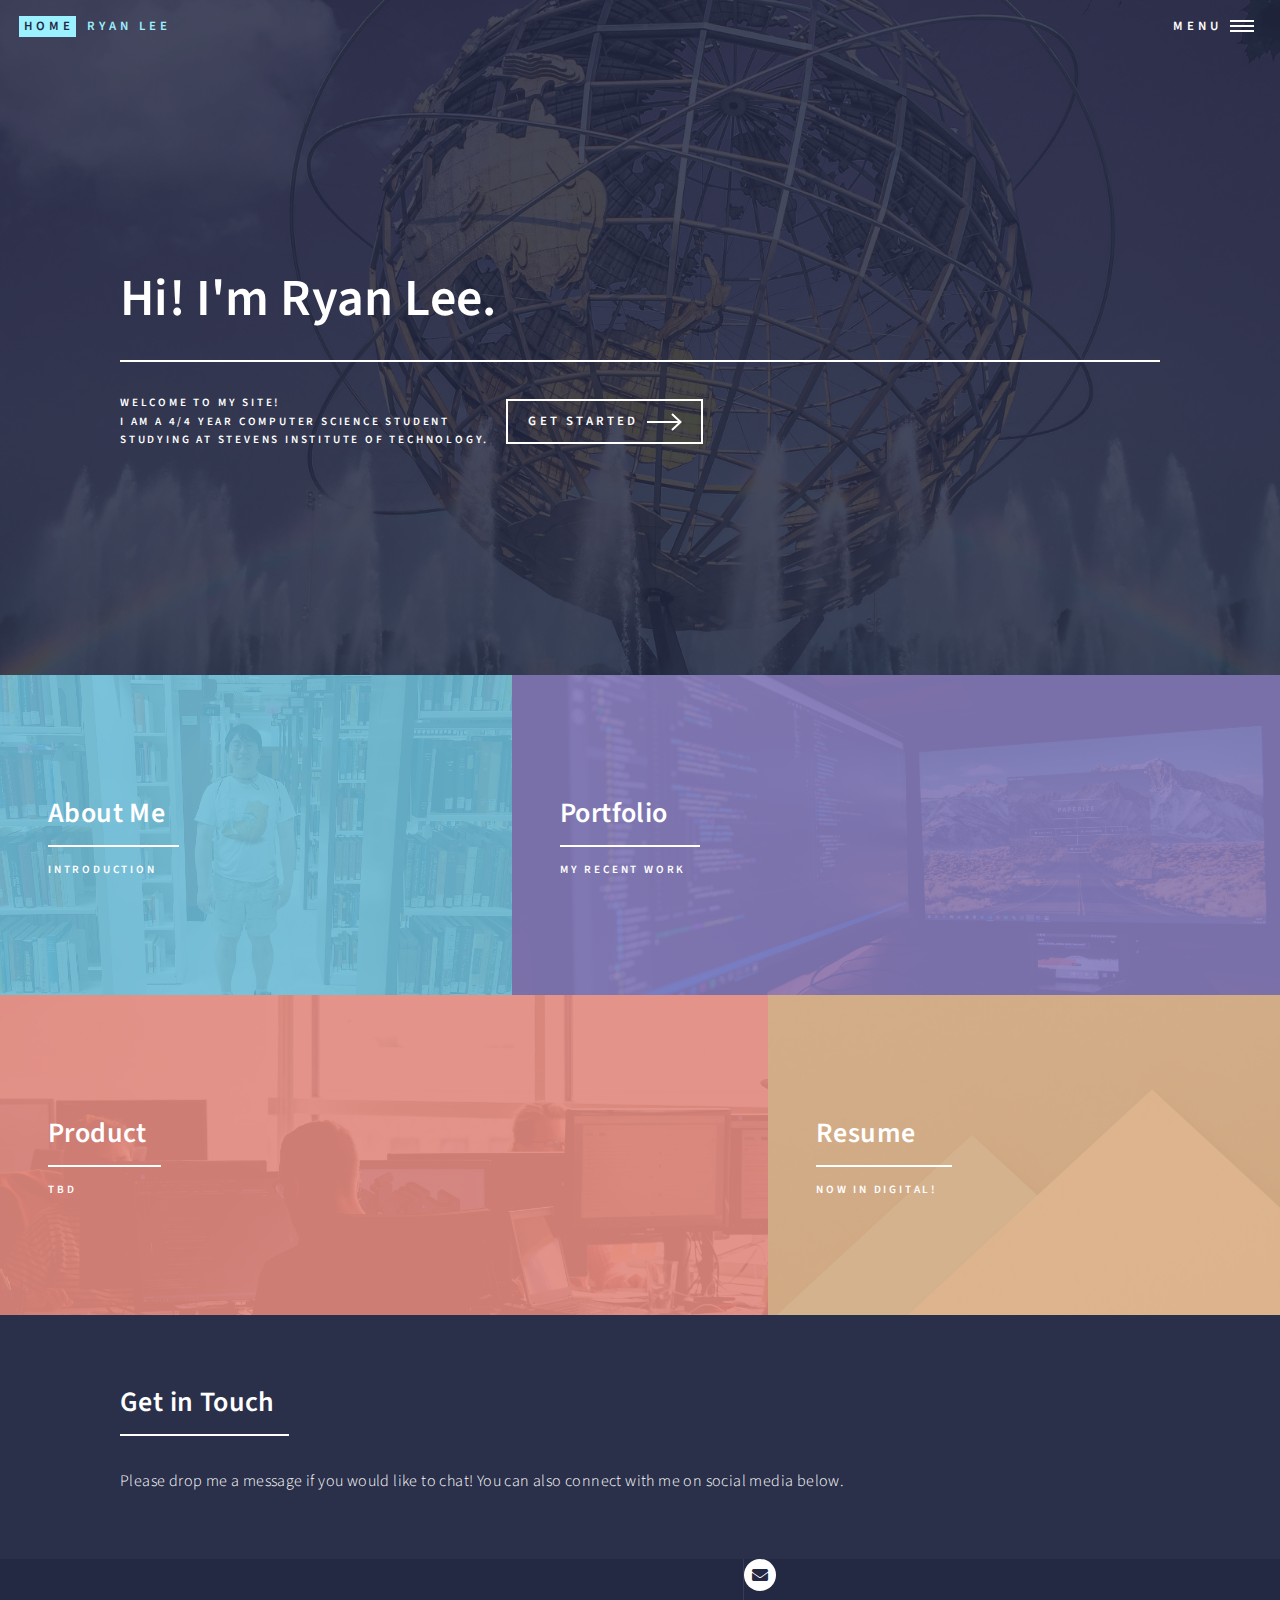
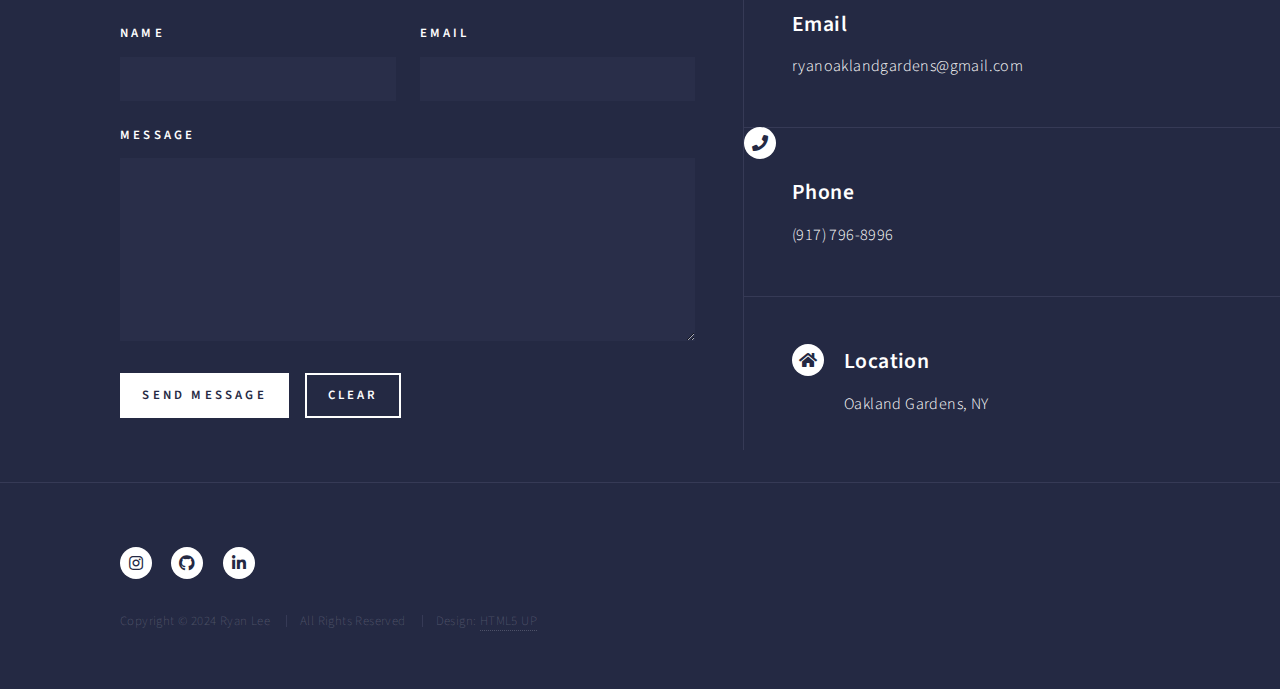
==== index.html @ 6f9d8a49 "Adding project files" ====
<!DOCTYPE html>
<!--
	Forty by HTML5 UP
	html5up.net | @ajlkn
	Free for personal and commercial use under the CCA 3.0 license (html5up.net/license)
-->
<html lang="en">

<head>
  <title>Home - Ryan Lee Portfolio Website</title>
  <meta charset="utf-8">
  <meta name="viewport" content="width=device-width, initial-scale=1, user-scalable=no">
  <link rel="stylesheet" href="assets/css/main.css">
  <noscript>
    <link rel="stylesheet" href="assets/css/noscript.css">
  </noscript>
</head>

<body class="is-preload">
  <!-- Wrapper -->
  <div id="wrapper">
    <!-- Header -->
    <header id="header" class="alt">
      <a href="/" class="logo"><strong>Home</strong> <span>Ryan Lee</span></a>
      <nav>
        <a href="#menu">Menu</a>
      </nav>
    </header>

    <!-- Menu -->
    <nav id="menu">
      <ul class="links">
        <li><a href="/">Home</a></li>
        <li><a href="about.html">About</a></li>
        <li><a href="portfolio.html">Portfolio</a></li>
        <li><a href="product.html">Product</a></li>
      </ul>
      <!-- <ul class="actions stacked">
							<li><a href="#" class="button primary fit">Get Started</a></li>
							<li><a href="#" class="button fit">Log In</a></li>
						</ul> -->
    </nav>

    <!-- Banner -->
    <section id="banner" class="major">
      <div class="inner">
        <header class="major">
          <h1>Hi! I'm Ryan Lee.</h1>
        </header>
        <div class="content">
          <p>
            Welcome to my site!<br>
            I am a 4/4 year computer science student<br>
            studying at Stevens Institute of Technology.<br>
          </p>
          <ul class="actions">
            <li>
              <a href="#one" class="button next scrolly">Get Started</a>
            </li>
          </ul>
        </div>
      </div>
    </section>

    <!-- Main -->
    <div id="main">
      <!-- One -->
      <section id="one" class="tiles">
        <article>
          <span class="image">
            <img src="images/pic01.jpg" alt="Ryan in a library">
          </span>
          <header class="major">
            <h3><a href="about.html" class="link">About Me</a></h3>
            <p>Introduction</p>
          </header>
        </article>
        <article>
          <span class="image">
            <img src="images/pic02.jpg" alt="Computer screen with coding work">
          </span>
          <header class="major">
            <h3><a href="portfolio.html" class="link">Portfolio</a></h3>
            <p>My Recent Work</p>
          </header>
        </article>
        <article>
          <span class="image">
            <img src="images/pic03.jpg" alt="People working in an office">
          </span>
          <header class="major">
            <h3><a href="product.html" class="link">Product</a></h3>
            <p>TBD</p>
          </header>
        </article>
        <article>
          <span class="image">
            <img src="images/pic04.jpg" alt="Office papers">
          </span>
          <header class="major">
            <h3>
              <a href="https://drive.google.com/drive/folders/1j5pTY76qOED7tI0Y2zBhXas00apVHmEx" class="link">Resume</a>
            </h3>
            <p>Now in digital!</p>
          </header>
        </article>
        <!-- <article>
									<span class="image">
										<img src="images/pic05.jpg" alt="">
									</span>
									<header class="major">
										<h3><a href="landing.html" class="link">Consequat</a></h3>
										<p>Ipsum dolor sit amet</p>
									</header>
								</article>
								<article>
									<span class="image">
										<img src="images/pic06.jpg" alt="">
									</span>
									<header class="major">
										<h3><a href="landing.html" class="link">Etiam</a></h3>
										<p>Feugiat amet tempus</p>
									</header>
								</article> -->
      </section>

      <!-- Two -->
      <section id="two">
        <div class="inner">
          <header class="major">
            <h2>Get in Touch</h2>
          </header>
          <p>
            Please drop me a message if you would like to chat! You can also
            connect with me on social media below.
          </p>
        </div>
      </section>
    </div>

    <!-- Contact -->
    <section id="contact">
      <div class="inner">
        <form action="https://formsubmit.co/b7f000260506e96ac8b4eff407ce720f" method="POST">
          <div class="fields">
            <div class="field half">
              <label for="name">Name</label>
              <input type="text" name="name" id="name" required>
            </div>
            <div class="field half">
              <label for="email">Email</label>
              <input type="text" name="email" id="email" required>
            </div>
            <div class="field">
              <label for="message">Message</label>
              <textarea name="message" id="message" rows="6" required></textarea>
            </div>
          </div>
          <ul class="actions">
            <li>
              <input type="submit" value="Send Message" class="primary">
            </li>
            <li><input type="reset" value="Clear"></li>
          </ul>
        </form>
        <section class="split">
          <div class="contact-method">
            <span class="icon solid alt fa-envelope"></span>
            <h3>Email</h3>
            <span>ryanoaklandgardens@gmail.com</span>
          </div>
          <div class="contact-method">
            <span class="icon solid alt fa-phone"></span>
            <h3>Phone</h3>
            <span>(917) 796-8996</span>
          </div>
          <section>
            <div class="contact-method">
              <span class="icon solid alt fa-home"></span>
              <h3>Location</h3>
              <span>Oakland Gardens, NY<br> </span>
            </div>
          </section>
        </section>
      </div>
    </section>

    <!-- Footer -->
    <footer id="footer">
      <div class="inner">
        <ul class="icons">
          <!-- <li><a href="#" class="icon brands alt fa-twitter"><span class="label">Twitter</span></a></li>
								<li><a href="#" class="icon brands alt fa-facebook-f"><span class="label">Facebook</span></a></li> -->
          <li>
            <a href="https://www.instagram.com/orcionsky" class="icon brands alt fa-instagram"><span
                class="label">Instagram</span></a>
          </li>
          <li>
            <a href="https://github.com/Ryantron" class="icon brands alt fa-github"><span
                class="label">GitHub</span></a>
          </li>
          <li>
            <a href="https://www.linkedin.com/in/ryanleecs/" class="icon brands alt fa-linkedin-in"><span
                class="label">LinkedIn</span></a>
          </li>
        </ul>
        <ul class="copyright">
          <li>Copyright &copy; 2024 Ryan Lee</li>
          <li>All Rights Reserved</li>
          <li>Design: <a href="https://html5up.net">HTML5 UP</a></li>
        </ul>
      </div>
    </footer>
  </div>

  <!-- Scripts -->
  <script src="assets/js/jquery.min.js"></script>
  <script src="assets/js/jquery.scrolly.min.js"></script>
  <script src="assets/js/jquery.scrollex.min.js"></script>
  <script src="assets/js/browser.min.js"></script>
  <script src="assets/js/breakpoints.min.js"></script>
  <script src="assets/js/util.js"></script>
  <script src="assets/js/main.js"></script>
</body>

</html>
---- assets/css/main.css ----
@import url(fontawesome-all.min.css);
@import url("https://fonts.googleapis.com/css?family=Source+Sans+Pro:300,300italic,600,600italic");

/*
	Forty by HTML5 UP
	html5up.net | @ajlkn
	Free for personal and commercial use under the CCA 3.0 license (html5up.net/license)
*/

html, body, div, span, applet, object,
iframe, h1, h2, h3, h4, h5, h6, p, blockquote,
pre, a, abbr, acronym, address, big, cite,
code, del, dfn, em, img, ins, kbd, q, s, samp,
small, strike, strong, sub, sup, tt, var, b,
u, i, center, dl, dt, dd, ol, ul, li, fieldset,
form, label, legend, table, caption, tbody,
tfoot, thead, tr, th, td, article, aside,
canvas, details, embed, figure, figcaption,
footer, header, hgroup, menu, nav, output, ruby,
section, summary, time, mark, audio, video {
	margin: 0;
	padding: 0;
	border: 0;
	font-size: 100%;
	font: inherit;
	vertical-align: baseline;}

article, aside, details, figcaption, figure,
footer, header, hgroup, menu, nav, section {
	display: block;}

body {
	line-height: 1;
}

ol, ul {
	list-style: none;
}

blockquote, q {
	quotes: none;
}

	blockquote:before, blockquote:after, q:before, q:after {
		content: '';
		content: none;
	}

table {
	border-collapse: collapse;
	border-spacing: 0;
}

body {
	-webkit-text-size-adjust: none;
}

mark {
	background-color: transparent;
	color: inherit;
}

input::-moz-focus-inner {
	border: 0;
	padding: 0;
}

input, select, textarea {
	-moz-appearance: none;
	-webkit-appearance: none;
	-ms-appearance: none;
	appearance: none;
}

/* Basic */

	@-ms-viewport {
		width: device-width;
	}

	body {
		-ms-overflow-style: scrollbar;
	}

	@media screen and (max-width: 480px) {

		html, body {
			min-width: 320px;
		}

	}

	html {
		box-sizing: border-box;
	}

	*, *:before, *:after {
		box-sizing: inherit;
	}

	body {
		background: #242943;
	}

		body.is-preload *, body.is-preload *:before, body.is-preload *:after {
			-moz-animation: none !important;
			-webkit-animation: none !important;
			-ms-animation: none !important;
			animation: none !important;
			-moz-transition: none !important;
			-webkit-transition: none !important;
			-ms-transition: none !important;
			transition: none !important;
		}

/* Type */

	body, input, select, textarea {
		color: #ffffff;
		font-family: "Source Sans Pro", Helvetica, sans-serif;
		font-size: 17pt;
		font-weight: 300;
		letter-spacing: 0.025em;
		line-height: 1.65;
	}

		@media screen and (max-width: 1680px) {

			body, input, select, textarea {
				font-size: 14pt;
			}

		}

		@media screen and (max-width: 1280px) {

			body, input, select, textarea {
				font-size: 12pt;
			}

		}

		@media screen and (max-width: 360px) {

			body, input, select, textarea {
				font-size: 11pt;
			}

		}

	a {
		-moz-transition: color 0.2s ease-in-out, border-bottom-color 0.2s ease-in-out;
		-webkit-transition: color 0.2s ease-in-out, border-bottom-color 0.2s ease-in-out;
		-ms-transition: color 0.2s ease-in-out, border-bottom-color 0.2s ease-in-out;
		transition: color 0.2s ease-in-out, border-bottom-color 0.2s ease-in-out;
		border-bottom: dotted 1px;
		color: inherit;
		text-decoration: none;
	}

		a:hover {
			border-bottom-color: transparent;
			color: #9bf1ff !important;
		}

		a:active {
			color: #53e3fb !important;
		}

	strong, b {
		color: #ffffff;
		font-weight: 600;
	}

	em, i {
		font-style: italic;
	}

	p {
		margin: 0 0 2em 0;
	}

	h1, h2, h3, h4, h5, h6 {
		color: #ffffff;
		font-weight: 600;
		line-height: 1.65;
		margin: 0 0 1em 0;
	}

		h1 a, h2 a, h3 a, h4 a, h5 a, h6 a {
			color: inherit;
			border-bottom: 0;
		}

	h1 {
		font-size: 2.5em;
	}

	h2 {
		font-size: 1.75em;
	}

	h3 {
		font-size: 1.35em;
	}

	h4 {
		font-size: 1.1em;
	}

	h5 {
		font-size: 0.9em;
	}

	h6 {
		font-size: 0.7em;
	}

	@media screen and (max-width: 736px) {

		h1 {
			font-size: 2em;
		}

		h2 {
			font-size: 1.5em;
		}

		h3 {
			font-size: 1.25em;
		}

	}

	sub {
		font-size: 0.8em;
		position: relative;
		top: 0.5em;
	}

	sup {
		font-size: 0.8em;
		position: relative;
		top: -0.5em;
	}

	blockquote {
		border-left: solid 4px rgba(212, 212, 255, 0.1);
		font-style: italic;
		margin: 0 0 2em 0;
		padding: 0.5em 0 0.5em 2em;
	}

	code {
		background: rgba(212, 212, 255, 0.035);
		font-family: "Courier New", monospace;
		font-size: 0.9em;
		margin: 0 0.25em;
		padding: 0.25em 0.65em;
	}

	pre {
		-webkit-overflow-scrolling: touch;
		font-family: "Courier New", monospace;
		font-size: 0.9em;
		margin: 0 0 2em 0;
	}

		pre code {
			display: block;
			line-height: 1.75;
			padding: 1em 1.5em;
			overflow-x: auto;
		}

	hr {
		border: 0;
		border-bottom: solid 1px rgba(212, 212, 255, 0.1);
		margin: 2em 0;
	}

		hr.major {
			margin: 3em 0;
		}

	.align-left {
		text-align: left;
	}

	.align-center {
		text-align: center;
	}

	.align-right {
		text-align: right;
	}

/* Row */

	.row {
		display: flex;
		flex-wrap: wrap;
		box-sizing: border-box;
		align-items: stretch;
	}

		.row > * {
			box-sizing: border-box;
		}

		.row.gtr-uniform > * > :last-child {
			margin-bottom: 0;
		}

		.row.aln-left {
			justify-content: flex-start;
		}

		.row.aln-center {
			justify-content: center;
		}

		.row.aln-right {
			justify-content: flex-end;
		}

		.row.aln-top {
			align-items: flex-start;
		}

		.row.aln-middle {
			align-items: center;
		}

		.row.aln-bottom {
			align-items: flex-end;
		}

		.row > .imp {
			order: -1;
		}

		.row > .col-1 {
			width: 8.33333%;
		}

		.row > .off-1 {
			margin-left: 8.33333%;
		}

		.row > .col-2 {
			width: 16.66667%;
		}

		.row > .off-2 {
			margin-left: 16.66667%;
		}

		.row > .col-3 {
			width: 25%;
		}

		.row > .off-3 {
			margin-left: 25%;
		}

		.row > .col-4 {
			width: 33.33333%;
		}

		.row > .off-4 {
			margin-left: 33.33333%;
		}

		.row > .col-5 {
			width: 41.66667%;
		}

		.row > .off-5 {
			margin-left: 41.66667%;
		}

		.row > .col-6 {
			width: 50%;
		}

		.row > .off-6 {
			margin-left: 50%;
		}

		.row > .col-7 {
			width: 58.33333%;
		}

		.row > .off-7 {
			margin-left: 58.33333%;
		}

		.row > .col-8 {
			width: 66.66667%;
		}

		.row > .off-8 {
			margin-left: 66.66667%;
		}

		.row > .col-9 {
			width: 75%;
		}

		.row > .off-9 {
			margin-left: 75%;
		}

		.row > .col-10 {
			width: 83.33333%;
		}

		.row > .off-10 {
			margin-left: 83.33333%;
		}

		.row > .col-11 {
			width: 91.66667%;
		}

		.row > .off-11 {
			margin-left: 91.66667%;
		}

		.row > .col-12 {
			width: 100%;
		}

		.row > .off-12 {
			margin-left: 100%;
		}

		.row.gtr-0 {
			margin-top: 0;
			margin-left: 0em;
		}

			.row.gtr-0 > * {
				padding: 0 0 0 0em;
			}

			.row.gtr-0.gtr-uniform {
				margin-top: 0em;
			}

				.row.gtr-0.gtr-uniform > * {
					padding-top: 0em;
				}

		.row.gtr-25 {
			margin-top: 0;
			margin-left: -0.5em;
		}

			.row.gtr-25 > * {
				padding: 0 0 0 0.5em;
			}

			.row.gtr-25.gtr-uniform {
				margin-top: -0.5em;
			}

				.row.gtr-25.gtr-uniform > * {
					padding-top: 0.5em;
				}

		.row.gtr-50 {
			margin-top: 0;
			margin-left: -1em;
		}

			.row.gtr-50 > * {
				padding: 0 0 0 1em;
			}

			.row.gtr-50.gtr-uniform {
				margin-top: -1em;
			}

				.row.gtr-50.gtr-uniform > * {
					padding-top: 1em;
				}

		.row {
			margin-top: 0;
			margin-left: -2em;
		}

			.row > * {
				padding: 0 0 0 2em;
			}

			.row.gtr-uniform {
				margin-top: -2em;
			}

				.row.gtr-uniform > * {
					padding-top: 2em;
				}

		.row.gtr-150 {
			margin-top: 0;
			margin-left: -3em;
		}

			.row.gtr-150 > * {
				padding: 0 0 0 3em;
			}

			.row.gtr-150.gtr-uniform {
				margin-top: -3em;
			}

				.row.gtr-150.gtr-uniform > * {
					padding-top: 3em;
				}

		.row.gtr-200 {
			margin-top: 0;
			margin-left: -4em;
		}

			.row.gtr-200 > * {
				padding: 0 0 0 4em;
			}

			.row.gtr-200.gtr-uniform {
				margin-top: -4em;
			}

				.row.gtr-200.gtr-uniform > * {
					padding-top: 4em;
				}

		@media screen and (max-width: 1680px) {

			.row {
				display: flex;
				flex-wrap: wrap;
				box-sizing: border-box;
				align-items: stretch;
			}

				.row > * {
					box-sizing: border-box;
				}

				.row.gtr-uniform > * > :last-child {
					margin-bottom: 0;
				}

				.row.aln-left {
					justify-content: flex-start;
				}

				.row.aln-center {
					justify-content: center;
				}

				.row.aln-right {
					justify-content: flex-end;
				}

				.row.aln-top {
					align-items: flex-start;
				}

				.row.aln-middle {
					align-items: center;
				}

				.row.aln-bottom {
					align-items: flex-end;
				}

				.row > .imp-xlarge {
					order: -1;
				}

				.row > .col-1-xlarge {
					width: 8.33333%;
				}

				.row > .off-1-xlarge {
					margin-left: 8.33333%;
				}

				.row > .col-2-xlarge {
					width: 16.66667%;
				}

				.row > .off-2-xlarge {
					margin-left: 16.66667%;
				}

				.row > .col-3-xlarge {
					width: 25%;
				}

				.row > .off-3-xlarge {
					margin-left: 25%;
				}

				.row > .col-4-xlarge {
					width: 33.33333%;
				}

				.row > .off-4-xlarge {
					margin-left: 33.33333%;
				}

				.row > .col-5-xlarge {
					width: 41.66667%;
				}

				.row > .off-5-xlarge {
					margin-left: 41.66667%;
				}

				.row > .col-6-xlarge {
					width: 50%;
				}

				.row > .off-6-xlarge {
					margin-left: 50%;
				}

				.row > .col-7-xlarge {
					width: 58.33333%;
				}

				.row > .off-7-xlarge {
					margin-left: 58.33333%;
				}

				.row > .col-8-xlarge {
					width: 66.66667%;
				}

				.row > .off-8-xlarge {
					margin-left: 66.66667%;
				}

				.row > .col-9-xlarge {
					width: 75%;
				}

				.row > .off-9-xlarge {
					margin-left: 75%;
				}

				.row > .col-10-xlarge {
					width: 83.33333%;
				}

				.row > .off-10-xlarge {
					margin-left: 83.33333%;
				}

				.row > .col-11-xlarge {
					width: 91.66667%;
				}

				.row > .off-11-xlarge {
					margin-left: 91.66667%;
				}

				.row > .col-12-xlarge {
					width: 100%;
				}

				.row > .off-12-xlarge {
					margin-left: 100%;
				}

				.row.gtr-0 {
					margin-top: 0;
					margin-left: 0em;
				}

					.row.gtr-0 > * {
						padding: 0 0 0 0em;
					}

					.row.gtr-0.gtr-uniform {
						margin-top: 0em;
					}

						.row.gtr-0.gtr-uniform > * {
							padding-top: 0em;
						}

				.row.gtr-25 {
					margin-top: 0;
					margin-left: -0.5em;
				}

					.row.gtr-25 > * {
						padding: 0 0 0 0.5em;
					}

					.row.gtr-25.gtr-uniform {
						margin-top: -0.5em;
					}

						.row.gtr-25.gtr-uniform > * {
							padding-top: 0.5em;
						}

				.row.gtr-50 {
					margin-top: 0;
					margin-left: -1em;
				}

					.row.gtr-50 > * {
						padding: 0 0 0 1em;
					}

					.row.gtr-50.gtr-uniform {
						margin-top: -1em;
					}

						.row.gtr-50.gtr-uniform > * {
							padding-top: 1em;
						}

				.row {
					margin-top: 0;
					margin-left: -2em;
				}

					.row > * {
						padding: 0 0 0 2em;
					}

					.row.gtr-uniform {
						margin-top: -2em;
					}

						.row.gtr-uniform > * {
							padding-top: 2em;
						}

				.row.gtr-150 {
					margin-top: 0;
					margin-left: -3em;
				}

					.row.gtr-150 > * {
						padding: 0 0 0 3em;
					}

					.row.gtr-150.gtr-uniform {
						margin-top: -3em;
					}

						.row.gtr-150.gtr-uniform > * {
							padding-top: 3em;
						}

				.row.gtr-200 {
					margin-top: 0;
					margin-left: -4em;
				}

					.row.gtr-200 > * {
						padding: 0 0 0 4em;
					}

					.row.gtr-200.gtr-uniform {
						margin-top: -4em;
					}

						.row.gtr-200.gtr-uniform > * {
							padding-top: 4em;
						}

		}

		@media screen and (max-width: 1280px) {

			.row {
				display: flex;
				flex-wrap: wrap;
				box-sizing: border-box;
				align-items: stretch;
			}

				.row > * {
					box-sizing: border-box;
				}

				.row.gtr-uniform > * > :last-child {
					margin-bottom: 0;
				}

				.row.aln-left {
					justify-content: flex-start;
				}

				.row.aln-center {
					justify-content: center;
				}

				.row.aln-right {
					justify-content: flex-end;
				}

				.row.aln-top {
					align-items: flex-start;
				}

				.row.aln-middle {
					align-items: center;
				}

				.row.aln-bottom {
					align-items: flex-end;
				}

				.row > .imp-large {
					order: -1;
				}

				.row > .col-1-large {
					width: 8.33333%;
				}

				.row > .off-1-large {
					margin-left: 8.33333%;
				}

				.row > .col-2-large {
					width: 16.66667%;
				}

				.row > .off-2-large {
					margin-left: 16.66667%;
				}

				.row > .col-3-large {
					width: 25%;
				}

				.row > .off-3-large {
					margin-left: 25%;
				}

				.row > .col-4-large {
					width: 33.33333%;
				}

				.row > .off-4-large {
					margin-left: 33.33333%;
				}

				.row > .col-5-large {
					width: 41.66667%;
				}

				.row > .off-5-large {
					margin-left: 41.66667%;
				}

				.row > .col-6-large {
					width: 50%;
				}

				.row > .off-6-large {
					margin-left: 50%;
				}

				.row > .col-7-large {
					width: 58.33333%;
				}

				.row > .off-7-large {
					margin-left: 58.33333%;
				}

				.row > .col-8-large {
					width: 66.66667%;
				}

				.row > .off-8-large {
					margin-left: 66.66667%;
				}

				.row > .col-9-large {
					width: 75%;
				}

				.row > .off-9-large {
					margin-left: 75%;
				}

				.row > .col-10-large {
					width: 83.33333%;
				}

				.row > .off-10-large {
					margin-left: 83.33333%;
				}

				.row > .col-11-large {
					width: 91.66667%;
				}

				.row > .off-11-large {
					margin-left: 91.66667%;
				}

				.row > .col-12-large {
					width: 100%;
				}

				.row > .off-12-large {
					margin-left: 100%;
				}

				.row.gtr-0 {
					margin-top: 0;
					margin-left: 0em;
				}

					.row.gtr-0 > * {
						padding: 0 0 0 0em;
					}

					.row.gtr-0.gtr-uniform {
						margin-top: 0em;
					}

						.row.gtr-0.gtr-uniform > * {
							padding-top: 0em;
						}

				.row.gtr-25 {
					margin-top: 0;
					margin-left: -0.375em;
				}

					.row.gtr-25 > * {
						padding: 0 0 0 0.375em;
					}

					.row.gtr-25.gtr-uniform {
						margin-top: -0.375em;
					}

						.row.gtr-25.gtr-uniform > * {
							padding-top: 0.375em;
						}

				.row.gtr-50 {
					margin-top: 0;
					margin-left: -0.75em;
				}

					.row.gtr-50 > * {
						padding: 0 0 0 0.75em;
					}

					.row.gtr-50.gtr-uniform {
						margin-top: -0.75em;
					}

						.row.gtr-50.gtr-uniform > * {
							padding-top: 0.75em;
						}

				.row {
					margin-top: 0;
					margin-left: -1.5em;
				}

					.row > * {
						padding: 0 0 0 1.5em;
					}

					.row.gtr-uniform {
						margin-top: -1.5em;
					}

						.row.gtr-uniform > * {
							padding-top: 1.5em;
						}

				.row.gtr-150 {
					margin-top: 0;
					margin-left: -2.25em;
				}

					.row.gtr-150 > * {
						padding: 0 0 0 2.25em;
					}

					.row.gtr-150.gtr-uniform {
						margin-top: -2.25em;
					}

						.row.gtr-150.gtr-uniform > * {
							padding-top: 2.25em;
						}

				.row.gtr-200 {
					margin-top: 0;
					margin-left: -3em;
				}

					.row.gtr-200 > * {
						padding: 0 0 0 3em;
					}

					.row.gtr-200.gtr-uniform {
						margin-top: -3em;
					}

						.row.gtr-200.gtr-uniform > * {
							padding-top: 3em;
						}

		}

		@media screen and (max-width: 980px) {

			.row {
				display: flex;
				flex-wrap: wrap;
				box-sizing: border-box;
				align-items: stretch;
			}

				.row > * {
					box-sizing: border-box;
				}

				.row.gtr-uniform > * > :last-child {
					margin-bottom: 0;
				}

				.row.aln-left {
					justify-content: flex-start;
				}

				.row.aln-center {
					justify-content: center;
				}

				.row.aln-right {
					justify-content: flex-end;
				}

				.row.aln-top {
					align-items: flex-start;
				}

				.row.aln-middle {
					align-items: center;
				}

				.row.aln-bottom {
					align-items: flex-end;
				}

				.row > .imp-medium {
					order: -1;
				}

				.row > .col-1-medium {
					width: 8.33333%;
				}

				.row > .off-1-medium {
					margin-left: 8.33333%;
				}

				.row > .col-2-medium {
					width: 16.66667%;
				}

				.row > .off-2-medium {
					margin-left: 16.66667%;
				}

				.row > .col-3-medium {
					width: 25%;
				}

				.row > .off-3-medium {
					margin-left: 25%;
				}

				.row > .col-4-medium {
					width: 33.33333%;
				}

				.row > .off-4-medium {
					margin-left: 33.33333%;
				}

				.row > .col-5-medium {
					width: 41.66667%;
				}

				.row > .off-5-medium {
					margin-left: 41.66667%;
				}

				.row > .col-6-medium {
					width: 50%;
				}

				.row > .off-6-medium {
					margin-left: 50%;
				}

				.row > .col-7-medium {
					width: 58.33333%;
				}

				.row > .off-7-medium {
					margin-left: 58.33333%;
				}

				.row > .col-8-medium {
					width: 66.66667%;
				}

				.row > .off-8-medium {
					margin-left: 66.66667%;
				}

				.row > .col-9-medium {
					width: 75%;
				}

				.row > .off-9-medium {
					margin-left: 75%;
				}

				.row > .col-10-medium {
					width: 83.33333%;
				}

				.row > .off-10-medium {
					margin-left: 83.33333%;
				}

				.row > .col-11-medium {
					width: 91.66667%;
				}

				.row > .off-11-medium {
					margin-left: 91.66667%;
				}

				.row > .col-12-medium {
					width: 100%;
				}

				.row > .off-12-medium {
					margin-left: 100%;
				}

				.row.gtr-0 {
					margin-top: 0;
					margin-left: 0em;
				}

					.row.gtr-0 > * {
						padding: 0 0 0 0em;
					}

					.row.gtr-0.gtr-uniform {
						margin-top: 0em;
					}

						.row.gtr-0.gtr-uniform > * {
							padding-top: 0em;
						}

				.row.gtr-25 {
					margin-top: 0;
					margin-left: -0.375em;
				}

					.row.gtr-25 > * {
						padding: 0 0 0 0.375em;
					}

					.row.gtr-25.gtr-uniform {
						margin-top: -0.375em;
					}

						.row.gtr-25.gtr-uniform > * {
							padding-top: 0.375em;
						}

				.row.gtr-50 {
					margin-top: 0;
					margin-left: -0.75em;
				}

					.row.gtr-50 > * {
						padding: 0 0 0 0.75em;
					}

					.row.gtr-50.gtr-uniform {
						margin-top: -0.75em;
					}

						.row.gtr-50.gtr-uniform > * {
							padding-top: 0.75em;
						}

				.row {
					margin-top: 0;
					margin-left: -1.5em;
				}

					.row > * {
						padding: 0 0 0 1.5em;
					}

					.row.gtr-uniform {
						margin-top: -1.5em;
					}

						.row.gtr-uniform > * {
							padding-top: 1.5em;
						}

				.row.gtr-150 {
					margin-top: 0;
					margin-left: -2.25em;
				}

					.row.gtr-150 > * {
						padding: 0 0 0 2.25em;
					}

					.row.gtr-150.gtr-uniform {
						margin-top: -2.25em;
					}

						.row.gtr-150.gtr-uniform > * {
							padding-top: 2.25em;
						}

				.row.gtr-200 {
					margin-top: 0;
					margin-left: -3em;
				}

					.row.gtr-200 > * {
						padding: 0 0 0 3em;
					}

					.row.gtr-200.gtr-uniform {
						margin-top: -3em;
					}

						.row.gtr-200.gtr-uniform > * {
							padding-top: 3em;
						}

		}

		@media screen and (max-width: 736px) {

			.row {
				display: flex;
				flex-wrap: wrap;
				box-sizing: border-box;
				align-items: stretch;
			}

				.row > * {
					box-sizing: border-box;
				}

				.row.gtr-uniform > * > :last-child {
					margin-bottom: 0;
				}

				.row.aln-left {
					justify-content: flex-start;
				}

				.row.aln-center {
					justify-content: center;
				}

				.row.aln-right {
					justify-content: flex-end;
				}

				.row.aln-top {
					align-items: flex-start;
				}

				.row.aln-middle {
					align-items: center;
				}

				.row.aln-bottom {
					align-items: flex-end;
				}

				.row > .imp-small {
					order: -1;
				}

				.row > .col-1-small {
					width: 8.33333%;
				}

				.row > .off-1-small {
					margin-left: 8.33333%;
				}

				.row > .col-2-small {
					width: 16.66667%;
				}

				.row > .off-2-small {
					margin-left: 16.66667%;
				}

				.row > .col-3-small {
					width: 25%;
				}

				.row > .off-3-small {
					margin-left: 25%;
				}

				.row > .col-4-small {
					width: 33.33333%;
				}

				.row > .off-4-small {
					margin-left: 33.33333%;
				}

				.row > .col-5-small {
					width: 41.66667%;
				}

				.row > .off-5-small {
					margin-left: 41.66667%;
				}

				.row > .col-6-small {
					width: 50%;
				}

				.row > .off-6-small {
					margin-left: 50%;
				}

				.row > .col-7-small {
					width: 58.33333%;
				}

				.row > .off-7-small {
					margin-left: 58.33333%;
				}

				.row > .col-8-small {
					width: 66.66667%;
				}

				.row > .off-8-small {
					margin-left: 66.66667%;
				}

				.row > .col-9-small {
					width: 75%;
				}

				.row > .off-9-small {
					margin-left: 75%;
				}

				.row > .col-10-small {
					width: 83.33333%;
				}

				.row > .off-10-small {
					margin-left: 83.33333%;
				}

				.row > .col-11-small {
					width: 91.66667%;
				}

				.row > .off-11-small {
					margin-left: 91.66667%;
				}

				.row > .col-12-small {
					width: 100%;
				}

				.row > .off-12-small {
					margin-left: 100%;
				}

				.row.gtr-0 {
					margin-top: 0;
					margin-left: 0em;
				}

					.row.gtr-0 > * {
						padding: 0 0 0 0em;
					}

					.row.gtr-0.gtr-uniform {
						margin-top: 0em;
					}

						.row.gtr-0.gtr-uniform > * {
							padding-top: 0em;
						}

				.row.gtr-25 {
					margin-top: 0;
					margin-left: -0.3125em;
				}

					.row.gtr-25 > * {
						padding: 0 0 0 0.3125em;
					}

					.row.gtr-25.gtr-uniform {
						margin-top: -0.3125em;
					}

						.row.gtr-25.gtr-uniform > * {
							padding-top: 0.3125em;
						}

				.row.gtr-50 {
					margin-top: 0;
					margin-left: -0.625em;
				}

					.row.gtr-50 > * {
						padding: 0 0 0 0.625em;
					}

					.row.gtr-50.gtr-uniform {
						margin-top: -0.625em;
					}

						.row.gtr-50.gtr-uniform > * {
							padding-top: 0.625em;
						}

				.row {
					margin-top: 0;
					margin-left: -1.25em;
				}

					.row > * {
						padding: 0 0 0 1.25em;
					}

					.row.gtr-uniform {
						margin-top: -1.25em;
					}

						.row.gtr-uniform > * {
							padding-top: 1.25em;
						}

				.row.gtr-150 {
					margin-top: 0;
					margin-left: -1.875em;
				}

					.row.gtr-150 > * {
						padding: 0 0 0 1.875em;
					}

					.row.gtr-150.gtr-uniform {
						margin-top: -1.875em;
					}

						.row.gtr-150.gtr-uniform > * {
							padding-top: 1.875em;
						}

				.row.gtr-200 {
					margin-top: 0;
					margin-left: -2.5em;
				}

					.row.gtr-200 > * {
						padding: 0 0 0 2.5em;
					}

					.row.gtr-200.gtr-uniform {
						margin-top: -2.5em;
					}

						.row.gtr-200.gtr-uniform > * {
							padding-top: 2.5em;
						}

		}

		@media screen and (max-width: 480px) {

			.row {
				display: flex;
				flex-wrap: wrap;
				box-sizing: border-box;
				align-items: stretch;
			}

				.row > * {
					box-sizing: border-box;
				}

				.row.gtr-uniform > * > :last-child {
					margin-bottom: 0;
				}

				.row.aln-left {
					justify-content: flex-start;
				}

				.row.aln-center {
					justify-content: center;
				}

				.row.aln-right {
					justify-content: flex-end;
				}

				.row.aln-top {
					align-items: flex-start;
				}

				.row.aln-middle {
					align-items: center;
				}

				.row.aln-bottom {
					align-items: flex-end;
				}

				.row > .imp-xsmall {
					order: -1;
				}

				.row > .col-1-xsmall {
					width: 8.33333%;
				}

				.row > .off-1-xsmall {
					margin-left: 8.33333%;
				}

				.row > .col-2-xsmall {
					width: 16.66667%;
				}

				.row > .off-2-xsmall {
					margin-left: 16.66667%;
				}

				.row > .col-3-xsmall {
					width: 25%;
				}

				.row > .off-3-xsmall {
					margin-left: 25%;
				}

				.row > .col-4-xsmall {
					width: 33.33333%;
				}

				.row > .off-4-xsmall {
					margin-left: 33.33333%;
				}

				.row > .col-5-xsmall {
					width: 41.66667%;
				}

				.row > .off-5-xsmall {
					margin-left: 41.66667%;
				}

				.row > .col-6-xsmall {
					width: 50%;
				}

				.row > .off-6-xsmall {
					margin-left: 50%;
				}

				.row > .col-7-xsmall {
					width: 58.33333%;
				}

				.row > .off-7-xsmall {
					margin-left: 58.33333%;
				}

				.row > .col-8-xsmall {
					width: 66.66667%;
				}

				.row > .off-8-xsmall {
					margin-left: 66.66667%;
				}

				.row > .col-9-xsmall {
					width: 75%;
				}

				.row > .off-9-xsmall {
					margin-left: 75%;
				}

				.row > .col-10-xsmall {
					width: 83.33333%;
				}

				.row > .off-10-xsmall {
					margin-left: 83.33333%;
				}

				.row > .col-11-xsmall {
					width: 91.66667%;
				}

				.row > .off-11-xsmall {
					margin-left: 91.66667%;
				}

				.row > .col-12-xsmall {
					width: 100%;
				}

				.row > .off-12-xsmall {
					margin-left: 100%;
				}

				.row.gtr-0 {
					margin-top: 0;
					margin-left: 0em;
				}

					.row.gtr-0 > * {
						padding: 0 0 0 0em;
					}

					.row.gtr-0.gtr-uniform {
						margin-top: 0em;
					}

						.row.gtr-0.gtr-uniform > * {
							padding-top: 0em;
						}

				.row.gtr-25 {
					margin-top: 0;
					margin-left: -0.3125em;
				}

					.row.gtr-25 > * {
						padding: 0 0 0 0.3125em;
					}

					.row.gtr-25.gtr-uniform {
						margin-top: -0.3125em;
					}

						.row.gtr-25.gtr-uniform > * {
							padding-top: 0.3125em;
						}

				.row.gtr-50 {
					margin-top: 0;
					margin-left: -0.625em;
				}

					.row.gtr-50 > * {
						padding: 0 0 0 0.625em;
					}

					.row.gtr-50.gtr-uniform {
						margin-top: -0.625em;
					}

						.row.gtr-50.gtr-uniform > * {
							padding-top: 0.625em;
						}

				.row {
					margin-top: 0;
					margin-left: -1.25em;
				}

					.row > * {
						padding: 0 0 0 1.25em;
					}

					.row.gtr-uniform {
						margin-top: -1.25em;
					}

						.row.gtr-uniform > * {
							padding-top: 1.25em;
						}

				.row.gtr-150 {
					margin-top: 0;
					margin-left: -1.875em;
				}

					.row.gtr-150 > * {
						padding: 0 0 0 1.875em;
					}

					.row.gtr-150.gtr-uniform {
						margin-top: -1.875em;
					}

						.row.gtr-150.gtr-uniform > * {
							padding-top: 1.875em;
						}

				.row.gtr-200 {
					margin-top: 0;
					margin-left: -2.5em;
				}

					.row.gtr-200 > * {
						padding: 0 0 0 2.5em;
					}

					.row.gtr-200.gtr-uniform {
						margin-top: -2.5em;
					}

						.row.gtr-200.gtr-uniform > * {
							padding-top: 2.5em;
						}

		}

/* Section/Article */

	section.special, article.special {
		text-align: center;
	}

	header.major {
		width: -moz-max-content;
		width: -webkit-max-content;
		width: -ms-max-content;
		width: max-content;
		margin-bottom: 2em;
	}

		header.major > :first-child {
			margin-bottom: 0;
			width: calc(100% + 0.5em);
		}

			header.major > :first-child:after {
				content: '';
				background-color: #ffffff;
				display: block;
				height: 2px;
				margin: 0.325em 0 0.5em 0;
				width: 100%;
			}

		header.major > p {
			font-size: 0.7em;
			font-weight: 600;
			letter-spacing: 0.25em;
			margin-bottom: 0;
			text-transform: uppercase;
		}

		body.is-ie header.major > :first-child:after {
			max-width: 9em;
		}

		body.is-ie header.major > h1:after {
			max-width: 100% !important;
		}

	@media screen and (max-width: 736px) {

		header.major > p br {
			display: none;
		}

	}

/* Form */

	form {
		margin: 0 0 2em 0;
	}

		form > :last-child {
			margin-bottom: 0;
		}

		form > .fields {
			display: -moz-flex;
			display: -webkit-flex;
			display: -ms-flex;
			display: flex;
			-moz-flex-wrap: wrap;
			-webkit-flex-wrap: wrap;
			-ms-flex-wrap: wrap;
			flex-wrap: wrap;
			width: calc(100% + 3em);
			margin: -1.5em 0 2em -1.5em;
		}

			form > .fields > .field {
				-moz-flex-grow: 0;
				-webkit-flex-grow: 0;
				-ms-flex-grow: 0;
				flex-grow: 0;
				-moz-flex-shrink: 0;
				-webkit-flex-shrink: 0;
				-ms-flex-shrink: 0;
				flex-shrink: 0;
				padding: 1.5em 0 0 1.5em;
				width: calc(100% - 1.5em);
			}

				form > .fields > .field.half {
					width: calc(50% - 0.75em);
				}

				form > .fields > .field.third {
					width: calc(100%/3 - 0.5em);
				}

				form > .fields > .field.quarter {
					width: calc(25% - 0.375em);
				}

		@media screen and (max-width: 480px) {

			form > .fields {
				width: calc(100% + 3em);
				margin: -1.5em 0 2em -1.5em;
			}

				form > .fields > .field {
					padding: 1.5em 0 0 1.5em;
					width: calc(100% - 1.5em);
				}

					form > .fields > .field.half {
						width: calc(100% - 1.5em);
					}

					form > .fields > .field.third {
						width: calc(100% - 1.5em);
					}

					form > .fields > .field.quarter {
						width: calc(100% - 1.5em);
					}

		}

	label {
		color: #ffffff;
		display: block;
		font-size: 0.8em;
		font-weight: 600;
		letter-spacing: 0.25em;
		margin: 0 0 1em 0;
		text-transform: uppercase;
	}

	input[type="text"],
	input[type="password"],
	input[type="email"],
	input[type="tel"],
	input[type="search"],
	input[type="url"],
	select,
	textarea {
		-moz-appearance: none;
		-webkit-appearance: none;
		-ms-appearance: none;
		appearance: none;
		background: rgba(212, 212, 255, 0.035);
		border: none;
		border-radius: 0;
		color: inherit;
		display: block;
		outline: 0;
		padding: 0 1em;
		text-decoration: none;
		width: 100%;
	}

		input[type="text"]:invalid,
		input[type="password"]:invalid,
		input[type="email"]:invalid,
		input[type="tel"]:invalid,
		input[type="search"]:invalid,
		input[type="url"]:invalid,
		select:invalid,
		textarea:invalid {
			box-shadow: none;
		}

		input[type="text"]:focus,
		input[type="password"]:focus,
		input[type="email"]:focus,
		input[type="tel"]:focus,
		input[type="search"]:focus,
		input[type="url"]:focus,
		select:focus,
		textarea:focus {
			border-color: #9bf1ff;
			box-shadow: 0 0 0 2px #9bf1ff;
		}

	select {
		background-image: url("data:image/svg+xml;charset=utf8,%3Csvg xmlns='http://www.w3.org/2000/svg' width='40' height='40' preserveAspectRatio='none' viewBox='0 0 40 40'%3E%3Cpath d='M9.4,12.3l10.4,10.4l10.4-10.4c0.2-0.2,0.5-0.4,0.9-0.4c0.3,0,0.6,0.1,0.9,0.4l3.3,3.3c0.2,0.2,0.4,0.5,0.4,0.9 c0,0.4-0.1,0.6-0.4,0.9L20.7,31.9c-0.2,0.2-0.5,0.4-0.9,0.4c-0.3,0-0.6-0.1-0.9-0.4L4.3,17.3c-0.2-0.2-0.4-0.5-0.4-0.9 c0-0.4,0.1-0.6,0.4-0.9l3.3-3.3c0.2-0.2,0.5-0.4,0.9-0.4S9.1,12.1,9.4,12.3z' fill='rgba(212, 212, 255, 0.1)' /%3E%3C/svg%3E");
		background-size: 1.25rem;
		background-repeat: no-repeat;
		background-position: calc(100% - 1rem) center;
		height: 2.75em;
		padding-right: 2.75em;
		text-overflow: ellipsis;
	}

		select option {
			color: #ffffff;
			background: #242943;
		}

		select:focus::-ms-value {
			background-color: transparent;
		}

		select::-ms-expand {
			display: none;
		}

	input[type="text"],
	input[type="password"],
	input[type="email"],
	input[type="tel"],
	input[type="search"],
	input[type="url"],
	select {
		height: 2.75em;
	}

	textarea {
		padding: 0.75em 1em;
	}

	input[type="checkbox"],
	input[type="radio"] {
		-moz-appearance: none;
		-webkit-appearance: none;
		-ms-appearance: none;
		appearance: none;
		display: block;
		float: left;
		margin-right: -2em;
		opacity: 0;
		width: 1em;
		z-index: -1;
	}

		input[type="checkbox"] + label,
		input[type="radio"] + label {
			text-decoration: none;
			color: #ffffff;
			cursor: pointer;
			display: inline-block;
			font-weight: 300;
			padding-left: 2.65em;
			padding-right: 0.75em;
			position: relative;
		}

			input[type="checkbox"] + label:before,
			input[type="radio"] + label:before {
				-moz-osx-font-smoothing: grayscale;
				-webkit-font-smoothing: antialiased;
				display: inline-block;
				font-style: normal;
				font-variant: normal;
				text-rendering: auto;
				line-height: 1;
				text-transform: none !important;
				font-family: 'Font Awesome 5 Free';
				font-weight: 900;
			}

			input[type="checkbox"] + label:before,
			input[type="radio"] + label:before {
				background: rgba(212, 212, 255, 0.035);
				content: '';
				display: inline-block;
				font-size: 0.8em;
				height: 2.0625em;
				left: 0;
				letter-spacing: 0;
				line-height: 2.0625em;
				position: absolute;
				text-align: center;
				top: 0;
				width: 2.0625em;
			}

		input[type="checkbox"]:checked + label:before,
		input[type="radio"]:checked + label:before {
			background: #ffffff;
			border-color: #9bf1ff;
			content: '\f00c';
			color: #242943;
		}

		input[type="checkbox"]:focus + label:before,
		input[type="radio"]:focus + label:before {
			box-shadow: 0 0 0 2px #9bf1ff;
		}

	input[type="radio"] + label:before {
		border-radius: 100%;
	}

	::-webkit-input-placeholder {
		color: rgba(244, 244, 255, 0.2) !important;
		opacity: 1.0;
	}

	:-moz-placeholder {
		color: rgba(244, 244, 255, 0.2) !important;
		opacity: 1.0;
	}

	::-moz-placeholder {
		color: rgba(244, 244, 255, 0.2) !important;
		opacity: 1.0;
	}

	:-ms-input-placeholder {
		color: rgba(244, 244, 255, 0.2) !important;
		opacity: 1.0;
	}

/* Box */

	.box {
		border: solid 1px rgba(212, 212, 255, 0.1);
		margin-bottom: 2em;
		padding: 1.5em;
	}

		.box > :last-child,
		.box > :last-child > :last-child,
		.box > :last-child > :last-child > :last-child {
			margin-bottom: 0;
		}

		.box.alt {
			border: 0;
			border-radius: 0;
			padding: 0;
		}

/* Icon */

	.icon {
		text-decoration: none;
		border-bottom: none;
		position: relative;
	}

		.icon:before {
			-moz-osx-font-smoothing: grayscale;
			-webkit-font-smoothing: antialiased;
			display: inline-block;
			font-style: normal;
			font-variant: normal;
			text-rendering: auto;
			line-height: 1;
			text-transform: none !important;
			font-family: 'Font Awesome 5 Free';
			font-weight: 400;
		}

		.icon > .label {
			display: none;
		}

		.icon:before {
			line-height: inherit;
		}

		.icon.solid:before {
			font-weight: 900;
		}

		.icon.brands:before {
			font-family: 'Font Awesome 5 Brands';
		}

		.icon.alt:before {
			background-color: #ffffff;
			border-radius: 100%;
			color: #242943;
			display: inline-block;
			height: 2em;
			line-height: 2em;
			text-align: center;
			width: 2em;
		}

	a.icon.alt:before {
		-moz-transition: background-color 0.2s ease-in-out;
		-webkit-transition: background-color 0.2s ease-in-out;
		-ms-transition: background-color 0.2s ease-in-out;
		transition: background-color 0.2s ease-in-out;
	}

	a.icon.alt:hover:before {
		background-color: #6fc3df;
	}

	a.icon.alt:active:before {
		background-color: #37a6cb;
	}

/* Image */

	.image {
		border: 0;
		display: inline-block;
		position: relative;
	}

		.image img {
			display: block;
		}

		.image.left, .image.right {
			max-width: 30%;
		}

			.image.left img, .image.right img {
				width: 100%;
			}

		.image.left {
			float: left;
			margin: 0 1.5em 1.25em 0;
			top: 0.25em;
		}

		.image.right {
			float: right;
			margin: 0 0 1.25em 1.5em;
			top: 0.25em;
		}

		.image.fit {
			display: block;
			margin: 0 0 2em 0;
			width: 100%;
		}

			.image.fit img {
				width: 100%;
			}

		.image.main {
			display: block;
			margin: 2.5em 0;
			width: 100%;
		}

			.image.main img {
				width: 100%;
			}

			@media screen and (max-width: 736px) {

				.image.main {
					margin: 1.5em 0;
				}

			}

/* List */

	ol {
		list-style: decimal;
		margin: 0 0 2em 0;
		padding-left: 1.25em;
	}

		ol li {
			padding-left: 0.25em;
		}

	ul {
		list-style: disc;
		margin: 0 0 2em 0;
		padding-left: 1em;
	}

		ul li {
			padding-left: 0.5em;
		}

		ul.alt {
			list-style: none;
			padding-left: 0;
		}

			ul.alt li {
				border-top: solid 1px rgba(212, 212, 255, 0.1);
				padding: 0.5em 0;
			}

				ul.alt li:first-child {
					border-top: 0;
					padding-top: 0;
				}

	dl {
		margin: 0 0 2em 0;
	}

		dl dt {
			display: block;
			font-weight: 600;
			margin: 0 0 1em 0;
		}

		dl dd {
			margin-left: 2em;
		}

/* Actions */

	ul.actions {
		display: -moz-flex;
		display: -webkit-flex;
		display: -ms-flex;
		display: flex;
		cursor: default;
		list-style: none;
		margin-left: -1em;
		padding-left: 0;
	}

		ul.actions li {
			padding: 0 0 0 1em;
			vertical-align: middle;
		}

		ul.actions.special {
			-moz-justify-content: center;
			-webkit-justify-content: center;
			-ms-justify-content: center;
			justify-content: center;
			width: 100%;
			margin-left: 0;
		}

			ul.actions.special li:first-child {
				padding-left: 0;
			}

		ul.actions.stacked {
			-moz-flex-direction: column;
			-webkit-flex-direction: column;
			-ms-flex-direction: column;
			flex-direction: column;
			margin-left: 0;
		}

			ul.actions.stacked li {
				padding: 1.3em 0 0 0;
			}

				ul.actions.stacked li:first-child {
					padding-top: 0;
				}

		ul.actions.fit {
			width: calc(100% + 1em);
		}

			ul.actions.fit li {
				-moz-flex-grow: 1;
				-webkit-flex-grow: 1;
				-ms-flex-grow: 1;
				flex-grow: 1;
				-moz-flex-shrink: 1;
				-webkit-flex-shrink: 1;
				-ms-flex-shrink: 1;
				flex-shrink: 1;
				width: 100%;
			}

				ul.actions.fit li > * {
					width: 100%;
				}

			ul.actions.fit.stacked {
				width: 100%;
			}

/* Icons */

	ul.icons {
		cursor: default;
		list-style: none;
		padding-left: 0;
	}

		ul.icons li {
			display: inline-block;
			padding: 0 1em 0 0;
		}

			ul.icons li:last-child {
				padding-right: 0;
			}

		@media screen and (max-width: 736px) {

			ul.icons li {
				padding: 0 0.75em 0 0;
			}

		}

/* Pagination */

	ul.pagination {
		cursor: default;
		list-style: none;
		padding-left: 0;
	}

		ul.pagination li {
			display: inline-block;
			padding-left: 0;
			vertical-align: middle;
		}

			ul.pagination li > .page {
				-moz-transition: background-color 0.2s ease-in-out, color 0.2s ease-in-out;
				-webkit-transition: background-color 0.2s ease-in-out, color 0.2s ease-in-out;
				-ms-transition: background-color 0.2s ease-in-out, color 0.2s ease-in-out;
				transition: background-color 0.2s ease-in-out, color 0.2s ease-in-out;
				border-bottom: 0;
				display: inline-block;
				font-size: 0.8em;
				font-weight: 600;
				height: 1.5em;
				line-height: 1.5em;
				margin: 0 0.125em;
				min-width: 1.5em;
				padding: 0 0.5em;
				text-align: center;
			}

				ul.pagination li > .page.active {
					background-color: #ffffff;
					color: #242943;
				}

					ul.pagination li > .page.active:hover {
						background-color: #9bf1ff;
						color: #242943 !important;
					}

					ul.pagination li > .page.active:active {
						background-color: #53e3fb;
					}

			ul.pagination li:first-child {
				padding-right: 0.75em;
			}

			ul.pagination li:last-child {
				padding-left: 0.75em;
			}

		@media screen and (max-width: 480px) {

			ul.pagination li:nth-child(n+2):nth-last-child(n+2) {
				display: none;
			}

			ul.pagination li:first-child {
				padding-right: 0;
			}

		}

/* Table */

	.table-wrapper {
		-webkit-overflow-scrolling: touch;
		overflow-x: auto;
	}

	table {
		margin: 0 0 2em 0;
		width: 100%;
	}

		table tbody tr {
			border: solid 1px rgba(212, 212, 255, 0.1);
			border-left: 0;
			border-right: 0;
		}

			table tbody tr:nth-child(2n + 1) {
				background-color: rgba(212, 212, 255, 0.035);
			}

		table td {
			padding: 0.75em 0.75em;
		}

		table th {
			color: #ffffff;
			font-size: 0.9em;
			font-weight: 600;
			padding: 0 0.75em 0.75em 0.75em;
			text-align: left;
		}

		table thead {
			border-bottom: solid 2px rgba(212, 212, 255, 0.1);
		}

		table tfoot {
			border-top: solid 2px rgba(212, 212, 255, 0.1);
		}

		table.alt {
			border-collapse: separate;
		}

			table.alt tbody tr td {
				border: solid 1px rgba(212, 212, 255, 0.1);
				border-left-width: 0;
				border-top-width: 0;
			}

				table.alt tbody tr td:first-child {
					border-left-width: 1px;
				}

			table.alt tbody tr:first-child td {
				border-top-width: 1px;
			}

			table.alt thead {
				border-bottom: 0;
			}

			table.alt tfoot {
				border-top: 0;
			}

/* Button */

	input[type="submit"],
	input[type="reset"],
	input[type="button"],
	button,
	.button {
		-moz-appearance: none;
		-webkit-appearance: none;
		-ms-appearance: none;
		appearance: none;
		-moz-transition: background-color 0.2s ease-in-out, box-shadow 0.2s ease-in-out, color 0.2s ease-in-out;
		-webkit-transition: background-color 0.2s ease-in-out, box-shadow 0.2s ease-in-out, color 0.2s ease-in-out;
		-ms-transition: background-color 0.2s ease-in-out, box-shadow 0.2s ease-in-out, color 0.2s ease-in-out;
		transition: background-color 0.2s ease-in-out, box-shadow 0.2s ease-in-out, color 0.2s ease-in-out;
		background-color: transparent;
		border: 0;
		border-radius: 0;
		box-shadow: inset 0 0 0 2px #ffffff;
		color: #ffffff;
		cursor: pointer;
		display: inline-block;
		font-size: 0.8em;
		font-weight: 600;
		height: 3.5em;
		letter-spacing: 0.25em;
		line-height: 3.5em;
		padding: 0 1.75em;
		text-align: center;
		text-decoration: none;
		text-transform: uppercase;
		white-space: nowrap;
	}

		input[type="submit"]:hover, input[type="submit"]:active,
		input[type="reset"]:hover,
		input[type="reset"]:active,
		input[type="button"]:hover,
		input[type="button"]:active,
		button:hover,
		button:active,
		.button:hover,
		.button:active {
			box-shadow: inset 0 0 0 2px #9bf1ff;
			color: #9bf1ff;
		}

		input[type="submit"]:active,
		input[type="reset"]:active,
		input[type="button"]:active,
		button:active,
		.button:active {
			background-color: rgba(155, 241, 255, 0.1);
			box-shadow: inset 0 0 0 2px #53e3fb;
			color: #53e3fb;
		}

		input[type="submit"].icon:before,
		input[type="reset"].icon:before,
		input[type="button"].icon:before,
		button.icon:before,
		.button.icon:before {
			margin-right: 0.5em;
		}

		input[type="submit"].fit,
		input[type="reset"].fit,
		input[type="button"].fit,
		button.fit,
		.button.fit {
			width: 100%;
		}

		input[type="submit"].small,
		input[type="reset"].small,
		input[type="button"].small,
		button.small,
		.button.small {
			font-size: 0.6em;
		}

		input[type="submit"].large,
		input[type="reset"].large,
		input[type="button"].large,
		button.large,
		.button.large {
			font-size: 1.25em;
			height: 3em;
			line-height: 3em;
		}

		input[type="submit"].next,
		input[type="reset"].next,
		input[type="button"].next,
		button.next,
		.button.next {
			padding-right: 4.5em;
			position: relative;
		}

			input[type="submit"].next:before, input[type="submit"].next:after,
			input[type="reset"].next:before,
			input[type="reset"].next:after,
			input[type="button"].next:before,
			input[type="button"].next:after,
			button.next:before,
			button.next:after,
			.button.next:before,
			.button.next:after {
				-moz-transition: opacity 0.2s ease-in-out;
				-webkit-transition: opacity 0.2s ease-in-out;
				-ms-transition: opacity 0.2s ease-in-out;
				transition: opacity 0.2s ease-in-out;
				background-position: center right;
				background-repeat: no-repeat;
				background-size: 36px 24px;
				content: '';
				display: block;
				height: 100%;
				position: absolute;
				right: 1.5em;
				top: 0;
				vertical-align: middle;
				width: 36px;
			}

			input[type="submit"].next:before,
			input[type="reset"].next:before,
			input[type="button"].next:before,
			button.next:before,
			.button.next:before {
				background-image: url("data:image/svg+xml;charset=utf8,%3Csvg xmlns='http://www.w3.org/2000/svg' xmlns:xlink='http://www.w3.org/1999/xlink' width='36px' height='24px' viewBox='0 0 36 24' zoomAndPan='disable'%3E%3Cstyle%3Eline %7B stroke: %23ffffff%3B stroke-width: 2px%3B %7D%3C/style%3E%3Cline x1='0' y1='12' x2='34' y2='12' /%3E%3Cline x1='25' y1='4' x2='34' y2='12.5' /%3E%3Cline x1='25' y1='20' x2='34' y2='11.5' /%3E%3C/svg%3E");
			}

			input[type="submit"].next:after,
			input[type="reset"].next:after,
			input[type="button"].next:after,
			button.next:after,
			.button.next:after {
				background-image: url("data:image/svg+xml;charset=utf8,%3Csvg xmlns='http://www.w3.org/2000/svg' xmlns:xlink='http://www.w3.org/1999/xlink' width='36px' height='24px' viewBox='0 0 36 24' zoomAndPan='disable'%3E%3Cstyle%3Eline %7B stroke: %239bf1ff%3B stroke-width: 2px%3B %7D%3C/style%3E%3Cline x1='0' y1='12' x2='34' y2='12' /%3E%3Cline x1='25' y1='4' x2='34' y2='12.5' /%3E%3Cline x1='25' y1='20' x2='34' y2='11.5' /%3E%3C/svg%3E");
				opacity: 0;
				z-index: 1;
			}

			input[type="submit"].next:hover:after, input[type="submit"].next:active:after,
			input[type="reset"].next:hover:after,
			input[type="reset"].next:active:after,
			input[type="button"].next:hover:after,
			input[type="button"].next:active:after,
			button.next:hover:after,
			button.next:active:after,
			.button.next:hover:after,
			.button.next:active:after {
				opacity: 1;
			}

			@media screen and (max-width: 1280px) {

				input[type="submit"].next,
				input[type="reset"].next,
				input[type="button"].next,
				button.next,
				.button.next {
					padding-right: 5em;
				}

			}

		input[type="submit"].primary,
		input[type="reset"].primary,
		input[type="button"].primary,
		button.primary,
		.button.primary {
			background-color: #ffffff;
			box-shadow: none;
			color: #242943;
		}

			input[type="submit"].primary:hover, input[type="submit"].primary:active,
			input[type="reset"].primary:hover,
			input[type="reset"].primary:active,
			input[type="button"].primary:hover,
			input[type="button"].primary:active,
			button.primary:hover,
			button.primary:active,
			.button.primary:hover,
			.button.primary:active {
				background-color: #9bf1ff;
				color: #242943 !important;
			}

			input[type="submit"].primary:active,
			input[type="reset"].primary:active,
			input[type="button"].primary:active,
			button.primary:active,
			.button.primary:active {
				background-color: #53e3fb;
			}

		input[type="submit"].disabled, input[type="submit"]:disabled,
		input[type="reset"].disabled,
		input[type="reset"]:disabled,
		input[type="button"].disabled,
		input[type="button"]:disabled,
		button.disabled,
		button:disabled,
		.button.disabled,
		.button:disabled {
			pointer-events: none;
			cursor: default;
			opacity: 0.25;
		}

/* Tiles */

	.tiles {
		display: -moz-flex;
		display: -webkit-flex;
		display: -ms-flex;
		display: flex;
		-moz-flex-wrap: wrap;
		-webkit-flex-wrap: wrap;
		-ms-flex-wrap: wrap;
		flex-wrap: wrap;
		border-top: 0 !important;
	}

		.tiles + * {
			border-top: 0 !important;
		}

		.tiles article {
			-moz-align-items: center;
			-webkit-align-items: center;
			-ms-align-items: center;
			align-items: center;
			display: -moz-flex;
			display: -webkit-flex;
			display: -ms-flex;
			display: flex;
			-moz-transition: -moz-transform 0.25s ease, opacity 0.25s ease, -moz-filter 1s ease, -webkit-filter 1s ease;
			-webkit-transition: -webkit-transform 0.25s ease, opacity 0.25s ease, -webkit-filter 1s ease, -webkit-filter 1s ease;
			-ms-transition: -ms-transform 0.25s ease, opacity 0.25s ease, -ms-filter 1s ease, -webkit-filter 1s ease;
			transition: transform 0.25s ease, opacity 0.25s ease, filter 1s ease, -webkit-filter 1s ease;
			padding: 4em 4em 2em 4em ;
			background-position: center;
			background-repeat: no-repeat;
			background-size: cover;
			cursor: default;
			height: 40vh;
			max-height: 40em;
			min-height: 23em;
			overflow: hidden;
			position: relative;
			width: 40%;
		}

			.tiles article .image {
				display: none;
			}

			.tiles article header {
				position: relative;
				z-index: 3;
			}

			.tiles article h3 {
				font-size: 1.75em;
			}

				.tiles article h3 a:hover {
					color: inherit !important;
				}

			.tiles article .link.primary {
				border: 0;
				height: 100%;
				left: 0;
				position: absolute;
				top: 0;
				width: 100%;
				z-index: 4;
			}

			.tiles article:before {
				-moz-transition: opacity 0.5s ease;
				-webkit-transition: opacity 0.5s ease;
				-ms-transition: opacity 0.5s ease;
				transition: opacity 0.5s ease;
				bottom: 0;
				content: '';
				display: block;
				height: 100%;
				left: 0;
				opacity: 0.85;
				position: absolute;
				width: 100%;
				z-index: 2;
			}

			.tiles article:after {
				background-color: rgba(36, 41, 67, 0.25);
				content: '';
				display: block;
				height: 100%;
				left: 0;
				position: absolute;
				top: 0;
				width: 100%;
				z-index: 1;
			}

			.tiles article:hover:before {
				opacity: 0;
			}

			.tiles article.is-transitioning {
				-moz-transform: scale(0.95);
				-webkit-transform: scale(0.95);
				-ms-transform: scale(0.95);
				transform: scale(0.95);
				-moz-filter: blur(0.5em);
				-webkit-filter: blur(0.5em);
				-ms-filter: blur(0.5em);
				filter: blur(0.5em);
				opacity: 0;
			}

			.tiles article:nth-child(4n - 1), .tiles article:nth-child(4n - 2) {
				width: 60%;
			}

			.tiles article:nth-child(6n - 5):before {
				background-color: #6fc3df;
			}

			.tiles article:nth-child(6n - 4):before {
				background-color: #8d82c4;
			}

			.tiles article:nth-child(6n - 3):before {
				background-color: #ec8d81;
			}

			.tiles article:nth-child(6n - 2):before {
				background-color: #e7b788;
			}

			.tiles article:nth-child(6n - 1):before {
				background-color: #8ea9e8;
			}

			.tiles article:nth-child(6n):before {
				background-color: #87c5a4;
			}

		@media screen and (max-width: 1280px) {

			.tiles article {
				padding: 4em 3em 2em 3em ;
				height: 30vh;
				max-height: 30em;
				min-height: 20em;
			}

		}

		@media screen and (max-width: 980px) {

			.tiles article {
				width: 50% !important;
			}

		}

		@media screen and (max-width: 736px) {

			.tiles article {
				padding: 3em 1.5em 1em 1.5em ;
				height: 16em;
				max-height: none;
				min-height: 0;
			}

				.tiles article h3 {
					font-size: 1.5em;
				}

		}

		@media screen and (max-width: 480px) {

			.tiles {
				display: block;
			}

				.tiles article {
					height: 20em;
					width: 100% !important;
				}

		}

/* Contact Method */

	.contact-method {
		margin: 0 0 2em 0;
		padding-left: 3.25em;
		position: relative;
	}

		.contact-method .icon {
			left: 0;
			position: absolute;
			top: 0;
		}

		.contact-method h3 {
			margin: 0 0 0.5em 0;
		}

/* Spotlights */

	.spotlights {
		border-top: 0 !important;
	}

		.spotlights + * {
			border-top: 0 !important;
		}

		.spotlights > section {
			display: -moz-flex;
			display: -webkit-flex;
			display: -ms-flex;
			display: flex;
			-moz-flex-direction: row;
			-webkit-flex-direction: row;
			-ms-flex-direction: row;
			flex-direction: row;
			background-color: #2e3450;
		}

			.spotlights > section > .image {
				background-position: center center;
				background-size: cover;
				border-radius: 0;
				display: block;
				position: relative;
				width: 30%;
			}

				.spotlights > section > .image img {
					border-radius: 0;
					display: block;
					width: 100%;
				}

				.spotlights > section > .image:before {
					background: rgba(36, 41, 67, 0.9);
					content: '';
					display: block;
					height: 100%;
					left: 0;
					opacity: 0;
					position: absolute;
					top: 0;
					width: 100%;
				}

			.spotlights > section > .content {
				display: -moz-flex;
				display: -webkit-flex;
				display: -ms-flex;
				display: flex;
				-moz-flex-direction: column;
				-webkit-flex-direction: column;
				-ms-flex-direction: column;
				flex-direction: column;
				-moz-justify-content: center;
				-webkit-justify-content: center;
				-ms-justify-content: center;
				justify-content: center;
				-moz-align-items: center;
				-webkit-align-items: center;
				-ms-align-items: center;
				align-items: center;
				padding: 2em 3em 0.1em 3em ;
				width: 70%;
			}

				.spotlights > section > .content > .inner {
					margin: 0 auto;
					max-width: 100%;
					width: 65em;
				}

			.spotlights > section:nth-child(2n) {
				-moz-flex-direction: row-reverse;
				-webkit-flex-direction: row-reverse;
				-ms-flex-direction: row-reverse;
				flex-direction: row-reverse;
				background-color: #333856;
			}

				.spotlights > section:nth-child(2n) > .content {
					-moz-align-items: -moz-flex-end;
					-webkit-align-items: -webkit-flex-end;
					-ms-align-items: -ms-flex-end;
					align-items: flex-end;
				}

		@media screen and (max-width: 1680px) {

			.spotlights > section > .image {
				width: 40%;
			}

			.spotlights > section > .content {
				width: 60%;
			}

		}

		@media screen and (max-width: 1280px) {

			.spotlights > section > .image {
				width: 45%;
			}

			.spotlights > section > .content {
				width: 55%;
			}

		}

		@media screen and (max-width: 980px) {

			.spotlights > section {
				display: block;
			}

				.spotlights > section > .image {
					width: 100%;
				}

				.spotlights > section > .content {
					padding: 4em 3em 2em 3em ;
					width: 100%;
				}

		}

		@media screen and (max-width: 736px) {

			.spotlights > section > .content {
				padding: 3em 1.5em 1em 1.5em ;
			}

		}

/* Header */

	@-moz-keyframes reveal-header {
		0% {
			top: -4em;
			opacity: 0;
		}

		100% {
			top: 0;
			opacity: 1;
		}
	}

	@-webkit-keyframes reveal-header {
		0% {
			top: -4em;
			opacity: 0;
		}

		100% {
			top: 0;
			opacity: 1;
		}
	}

	@-ms-keyframes reveal-header {
		0% {
			top: -4em;
			opacity: 0;
		}

		100% {
			top: 0;
			opacity: 1;
		}
	}

	@keyframes reveal-header {
		0% {
			top: -4em;
			opacity: 0;
		}

		100% {
			top: 0;
			opacity: 1;
		}
	}

	#header {
		display: -moz-flex;
		display: -webkit-flex;
		display: -ms-flex;
		display: flex;
		background-color: #2a2f4a;
		box-shadow: 0 0 0.25em 0 rgba(0, 0, 0, 0.15);
		cursor: default;
		font-weight: 600;
		height: 3.25em;
		left: 0;
		letter-spacing: 0.25em;
		line-height: 3.25em;
		margin: 0;
		position: fixed;
		text-transform: uppercase;
		top: 0;
		width: 100%;
		z-index: 10000;
	}

		#header .logo {
			border: 0;
			display: inline-block;
			font-size: 0.8em;
			height: inherit;
			line-height: inherit;
			padding: 0 1.5em;
		}

			#header .logo strong {
				-moz-transition: background-color 0.2s ease-in-out, color 0.2s ease-in-out;
				-webkit-transition: background-color 0.2s ease-in-out, color 0.2s ease-in-out;
				-ms-transition: background-color 0.2s ease-in-out, color 0.2s ease-in-out;
				transition: background-color 0.2s ease-in-out, color 0.2s ease-in-out;
				background-color: #ffffff;
				color: #242943;
				display: inline-block;
				line-height: 1.65em;
				margin-right: 0.325em;
				padding: 0 0.125em 0 0.375em;
			}

			#header .logo:hover strong {
				background-color: #9bf1ff;
			}

			#header .logo:active strong {
				background-color: #53e3fb;
			}

		#header nav {
			display: -moz-flex;
			display: -webkit-flex;
			display: -ms-flex;
			display: flex;
			-moz-justify-content: -moz-flex-end;
			-webkit-justify-content: -webkit-flex-end;
			-ms-justify-content: -ms-flex-end;
			justify-content: flex-end;
			-moz-flex-grow: 1;
			-webkit-flex-grow: 1;
			-ms-flex-grow: 1;
			flex-grow: 1;
			height: inherit;
			line-height: inherit;
		}

			#header nav a {
				border: 0;
				display: block;
				font-size: 0.8em;
				height: inherit;
				line-height: inherit;
				padding: 0 0.75em;
				position: relative;
				vertical-align: middle;
			}

				#header nav a:last-child {
					padding-right: 1.5em;
				}

				#header nav a[href="#menu"] {
					padding-right: 3.325em !important;
				}

					#header nav a[href="#menu"]:before, #header nav a[href="#menu"]:after {
						background-image: url("data:image/svg+xml;charset=utf8,%3Csvg xmlns='http://www.w3.org/2000/svg' width='24' height='32' viewBox='0 0 24 32' preserveAspectRatio='none'%3E%3Cstyle%3Eline %7B stroke-width: 2px%3B stroke: %23ffffff%3B %7D%3C/style%3E%3Cline x1='0' y1='11' x2='24' y2='11' /%3E%3Cline x1='0' y1='21' x2='24' y2='21' /%3E%3Cline x1='0' y1='16' x2='24' y2='16' /%3E%3C/svg%3E");
						background-position: center;
						background-repeat: no-repeat;
						background-size: 24px 32px;
						content: '';
						display: block;
						height: 100%;
						position: absolute;
						right: 1.5em;
						top: 0;
						vertical-align: middle;
						width: 24px;
					}

					#header nav a[href="#menu"]:after {
						-moz-transition: opacity 0.2s ease-in-out;
						-webkit-transition: opacity 0.2s ease-in-out;
						-ms-transition: opacity 0.2s ease-in-out;
						transition: opacity 0.2s ease-in-out;
						background-image: url("data:image/svg+xml;charset=utf8,%3Csvg xmlns='http://www.w3.org/2000/svg' width='24' height='32' viewBox='0 0 24 32' preserveAspectRatio='none'%3E%3Cstyle%3Eline %7B stroke-width: 2px%3B stroke: %239bf1ff%3B %7D%3C/style%3E%3Cline x1='0' y1='11' x2='24' y2='11' /%3E%3Cline x1='0' y1='21' x2='24' y2='21' /%3E%3Cline x1='0' y1='16' x2='24' y2='16' /%3E%3C/svg%3E");
						opacity: 0;
						z-index: 1;
					}

					#header nav a[href="#menu"]:hover:after, #header nav a[href="#menu"]:active:after {
						opacity: 1;
					}

					#header nav a[href="#menu"]:last-child {
						padding-right: 3.875em !important;
					}

						#header nav a[href="#menu"]:last-child:before, #header nav a[href="#menu"]:last-child:after {
							right: 2em;
						}

		#header.reveal {
			-moz-animation: reveal-header 0.35s ease;
			-webkit-animation: reveal-header 0.35s ease;
			-ms-animation: reveal-header 0.35s ease;
			animation: reveal-header 0.35s ease;
		}

		#header.alt {
			-moz-transition: opacity 2.5s ease;
			-webkit-transition: opacity 2.5s ease;
			-ms-transition: opacity 2.5s ease;
			transition: opacity 2.5s ease;
			-moz-transition-delay: 0.75s;
			-webkit-transition-delay: 0.75s;
			-ms-transition-delay: 0.75s;
			transition-delay: 0.75s;
			-moz-animation: none;
			-webkit-animation: none;
			-ms-animation: none;
			animation: none;
			background-color: transparent;
			box-shadow: none;
			position: absolute;
		}

			#header.alt.style1 .logo strong {
				color: #6fc3df;
			}

			#header.alt.style2 .logo strong {
				color: #8d82c4;
			}

			#header.alt.style3 .logo strong {
				color: #ec8d81;
			}

			#header.alt.style4 .logo strong {
				color: #e7b788;
			}

			#header.alt.style5 .logo strong {
				color: #8ea9e8;
			}

			#header.alt.style6 .logo strong {
				color: #87c5a4;
			}

		body.is-preload #header.alt {
			opacity: 0;
		}

		@media screen and (max-width: 1680px) {

			#header nav a[href="#menu"] {
				padding-right: 3.75em !important;
			}

				#header nav a[href="#menu"]:last-child {
					padding-right: 4.25em !important;
				}

		}

		@media screen and (max-width: 1280px) {

			#header nav a[href="#menu"] {
				padding-right: 4em !important;
			}

				#header nav a[href="#menu"]:last-child {
					padding-right: 4.5em !important;
				}

		}

		@media screen and (max-width: 736px) {

			#header {
				height: 2.75em;
				line-height: 2.75em;
			}

				#header .logo {
					padding: 0 1em;
				}

				#header nav a {
					padding: 0 0.5em;
				}

					#header nav a:last-child {
						padding-right: 1em;
					}

					#header nav a[href="#menu"] {
						padding-right: 3.25em !important;
					}

						#header nav a[href="#menu"]:before, #header nav a[href="#menu"]:after {
							right: 0.75em;
						}

						#header nav a[href="#menu"]:last-child {
							padding-right: 4em !important;
						}

							#header nav a[href="#menu"]:last-child:before, #header nav a[href="#menu"]:last-child:after {
								right: 1.5em;
							}

		}

		@media screen and (max-width: 480px) {

			#header .logo span {
				display: none;
			}

			#header nav a[href="#menu"] {
				overflow: hidden;
				padding-right: 0 !important;
				text-indent: 5em;
				white-space: nowrap;
				width: 5em;
			}

				#header nav a[href="#menu"]:before, #header nav a[href="#menu"]:after {
					right: 0;
					width: inherit;
				}

				#header nav a[href="#menu"]:last-child:before, #header nav a[href="#menu"]:last-child:after {
					width: 4em;
					right: 0;
				}

		}

/* Banner */

	#banner {
		-moz-align-items: center;
		-webkit-align-items: center;
		-ms-align-items: center;
		align-items: center;
		background-image: url("../../images/banner.jpg");
		display: -moz-flex;
		display: -webkit-flex;
		display: -ms-flex;
		display: flex;
		padding: 6em 0 2em 0 ;
		background-attachment: fixed;
		background-position: center;
		background-repeat: no-repeat;
		background-size: cover;
		border-bottom: 0 !important;
		cursor: default;
		height: 60vh;
		margin-bottom: -3.25em;
		max-height: 32em;
		min-height: 22em;
		position: relative;
		top: -3.25em;
	}

		#banner:after {
			-moz-transition: opacity 2.5s ease;
			-webkit-transition: opacity 2.5s ease;
			-ms-transition: opacity 2.5s ease;
			transition: opacity 2.5s ease;
			-moz-transition-delay: 0.75s;
			-webkit-transition-delay: 0.75s;
			-ms-transition-delay: 0.75s;
			transition-delay: 0.75s;
			pointer-events: none;
			background-color: #242943;
			content: '';
			display: block;
			height: 100%;
			left: 0;
			opacity: 0.85;
			position: absolute;
			top: 0;
			width: 100%;
			z-index: 1;
		}

		#banner h1 {
			font-size: 3.25em;
		}

		#banner > .inner {
			-moz-transition: opacity 1.5s ease, -moz-transform 0.5s ease-out, -moz-filter 0.5s ease, -webkit-filter 0.5s ease;
			-webkit-transition: opacity 1.5s ease, -webkit-transform 0.5s ease-out, -webkit-filter 0.5s ease, -webkit-filter 0.5s ease;
			-ms-transition: opacity 1.5s ease, -ms-transform 0.5s ease-out, -ms-filter 0.5s ease, -webkit-filter 0.5s ease;
			transition: opacity 1.5s ease, transform 0.5s ease-out, filter 0.5s ease, -webkit-filter 0.5s ease;
			padding: 0 !important;
			position: relative;
			z-index: 2;
		}

			#banner > .inner .image {
				display: none;
			}

			#banner > .inner header {
				width: auto;
			}

				#banner > .inner header > :first-child {
					width: auto;
				}

					#banner > .inner header > :first-child:after {
						max-width: 100%;
					}

			#banner > .inner .content {
				display: -moz-flex;
				display: -webkit-flex;
				display: -ms-flex;
				display: flex;
				-moz-align-items: center;
				-webkit-align-items: center;
				-ms-align-items: center;
				align-items: center;
				margin: 0 0 2em 0;
			}

				#banner > .inner .content > * {
					margin-right: 1.5em;
					margin-bottom: 0;
				}

				#banner > .inner .content > :last-child {
					margin-right: 0;
				}

				#banner > .inner .content p {
					font-size: 0.7em;
					font-weight: 600;
					letter-spacing: 0.25em;
					text-transform: uppercase;
				}

		#banner.major {
			height: 75vh;
			min-height: 30em;
			max-height: 50em;
		}

			#banner.major.alt {
				opacity: 0.75;
			}

		#banner.style1:after {
			background-color: #6fc3df;
		}

		#banner.style2:after {
			background-color: #8d82c4;
		}

		#banner.style3:after {
			background-color: #ec8d81;
		}

		#banner.style4:after {
			background-color: #e7b788;
		}

		#banner.style5:after {
			background-color: #8ea9e8;
		}

		#banner.style6:after {
			background-color: #87c5a4;
		}

		body.is-preload #banner:after {
			opacity: 1.0;
		}

		body.is-preload #banner > .inner {
			-moz-filter: blur(0.125em);
			-webkit-filter: blur(0.125em);
			-ms-filter: blur(0.125em);
			filter: blur(0.125em);
			-moz-transform: translateX(-0.5em);
			-webkit-transform: translateX(-0.5em);
			-ms-transform: translateX(-0.5em);
			transform: translateX(-0.5em);
			opacity: 0;
		}

		@media screen and (max-width: 1280px) {

			#banner {
				background-attachment: scroll;
			}

		}

		@media screen and (max-width: 736px) {

			#banner {
				padding: 5em 0 1em 0 ;
				height: auto;
				margin-bottom: -2.75em;
				max-height: none;
				min-height: 0;
				top: -2.75em;
			}

				#banner h1 {
					font-size: 2em;
				}

				#banner > .inner .content {
					display: block;
				}

					#banner > .inner .content > * {
						margin-right: 0;
						margin-bottom: 2em;
					}

				#banner.major {
					height: auto;
					min-height: 0;
					max-height: none;
				}

		}

		@media screen and (max-width: 480px) {

			#banner {
				padding: 6em 0 2em 0 ;
			}

				#banner > .inner .content p br {
					display: none;
				}

				#banner.major {
					padding: 8em 0 4em 0 ;
				}

		}

/* Main */

	#main {
		background-color: #2a2f4a;
	}

		#main > * {
			border-top: solid 1px rgba(212, 212, 255, 0.1);
		}

			#main > *:first-child {
				border-top: 0;
			}

			#main > * > .inner {
				padding: 4em 0 2em 0 ;
				margin: 0 auto;
				max-width: 65em;
				width: calc(100% - 6em);
			}

				@media screen and (max-width: 736px) {

					#main > * > .inner {
						padding: 3em 0 1em 0 ;
						width: calc(100% - 3em);
					}

				}

		#main.alt {
			background-color: transparent;
			border-bottom: solid 1px rgba(212, 212, 255, 0.1);
		}

/* Contact */

	#contact {
		border-bottom: solid 1px rgba(212, 212, 255, 0.1);
		overflow-x: hidden;
	}

		#contact > .inner {
			display: -moz-flex;
			display: -webkit-flex;
			display: -ms-flex;
			display: flex;
			padding: 0 !important;
		}

			#contact > .inner > :nth-child(2n - 1) {
				padding: 4em 3em 2em 0 ;
				border-right: solid 1px rgba(212, 212, 255, 0.1);
				width: 60%;
			}

			#contact > .inner > :nth-child(2n) {
				padding-left: 3em;
				width: 40%;
			}

			#contact > .inner > .split {
				padding: 0;
			}

				#contact > .inner > .split > * {
					padding: 3em 0 1em 3em ;
					position: relative;
				}

					#contact > .inner > .split > *:before {
						border-top: solid 1px rgba(212, 212, 255, 0.1);
						content: '';
						display: block;
						margin-left: -3em;
						position: absolute;
						top: 0;
						width: calc(100vw + 3em);
					}

				#contact > .inner > .split > :first-child:before {
					display: none;
				}

		@media screen and (max-width: 980px) {

			#contact > .inner {
				display: block;
			}

				#contact > .inner > :nth-child(2n - 1) {
					padding: 4em 0 2em 0 ;
					border-right: 0;
					width: 100%;
				}

				#contact > .inner > :nth-child(2n) {
					padding-left: 0;
					width: 100%;
				}

				#contact > .inner > .split > * {
					padding: 3em 0 1em 0 ;
				}

				#contact > .inner > .split > :first-child:before {
					display: block;
				}

		}

		@media screen and (max-width: 736px) {

			#contact > .inner > :nth-child(2n - 1) {
				padding: 3em 0 1em 0 ;
			}

		}

/* Footer */

	#footer .copyright {
		font-size: 0.8em;
		list-style: none;
		padding-left: 0;
	}

		#footer .copyright li {
			border-left: solid 1px rgba(212, 212, 255, 0.1);
			color: rgba(244, 244, 255, 0.2);
			display: inline-block;
			line-height: 1;
			margin-left: 1em;
			padding-left: 1em;
		}

			#footer .copyright li:first-child {
				border-left: 0;
				margin-left: 0;
				padding-left: 0;
			}

	@media screen and (max-width: 480px) {

		#footer .copyright li {
			display: block;
			border-left: 0;
			margin-left: 0;
			padding-left: 0;
			line-height: inherit;
		}

	}

/* Wrapper */

	#wrapper {
		-moz-transition: -moz-filter 0.35s ease, -webkit-filter 0.35s ease, opacity 0.375s ease-out;
		-webkit-transition: -webkit-filter 0.35s ease, -webkit-filter 0.35s ease, opacity 0.375s ease-out;
		-ms-transition: -ms-filter 0.35s ease, -webkit-filter 0.35s ease, opacity 0.375s ease-out;
		transition: filter 0.35s ease, -webkit-filter 0.35s ease, opacity 0.375s ease-out;
		padding-top: 3.25em;
	}

		#wrapper.is-transitioning {
			opacity: 0;
		}

		#wrapper > * > .inner {
			padding: 4em 0 2em 0 ;
			margin: 0 auto;
			max-width: 65em;
			width: calc(100% - 6em);
		}

			@media screen and (max-width: 736px) {

				#wrapper > * > .inner {
					padding: 3em 0 1em 0 ;
					width: calc(100% - 3em);
				}

			}

		@media screen and (max-width: 736px) {

			#wrapper {
				padding-top: 2.75em;
			}

		}

/* Menu */

	#menu {
		-moz-transition: -moz-transform 0.35s ease, opacity 0.35s ease, visibility 0.35s;
		-webkit-transition: -webkit-transform 0.35s ease, opacity 0.35s ease, visibility 0.35s;
		-ms-transition: -ms-transform 0.35s ease, opacity 0.35s ease, visibility 0.35s;
		transition: transform 0.35s ease, opacity 0.35s ease, visibility 0.35s;
		-moz-align-items: center;
		-webkit-align-items: center;
		-ms-align-items: center;
		align-items: center;
		display: -moz-flex;
		display: -webkit-flex;
		display: -ms-flex;
		display: flex;
		-moz-justify-content: center;
		-webkit-justify-content: center;
		-ms-justify-content: center;
		justify-content: center;
		pointer-events: none;
		background: rgba(36, 41, 67, 0.9);
		box-shadow: none;
		height: 100%;
		left: 0;
		opacity: 0;
		overflow: hidden;
		padding: 3em 2em;
		position: fixed;
		top: 0;
		visibility: hidden;
		width: 100%;
		z-index: 10002;
	}

		#menu .inner {
			-moz-transition: -moz-transform 0.35s ease-out, opacity 0.35s ease, visibility 0.35s;
			-webkit-transition: -webkit-transform 0.35s ease-out, opacity 0.35s ease, visibility 0.35s;
			-ms-transition: -ms-transform 0.35s ease-out, opacity 0.35s ease, visibility 0.35s;
			transition: transform 0.35s ease-out, opacity 0.35s ease, visibility 0.35s;
			-moz-transform: rotateX(20deg);
			-webkit-transform: rotateX(20deg);
			-ms-transform: rotateX(20deg);
			transform: rotateX(20deg);
			-webkit-overflow-scrolling: touch;
			max-width: 100%;
			max-height: 100vh;
			opacity: 0;
			overflow: auto;
			text-align: center;
			visibility: hidden;
			width: 18em;
		}

			#menu .inner > :first-child {
				margin-top: 2em;
			}

			#menu .inner > :last-child {
				margin-bottom: 3em;
			}

		#menu ul {
			margin: 0 0 1em 0;
		}

			#menu ul.links {
				list-style: none;
				padding: 0;
			}

				#menu ul.links > li {
					padding: 0;
				}

					#menu ul.links > li > a:not(.button) {
						border: 0;
						border-top: solid 1px rgba(212, 212, 255, 0.1);
						display: block;
						font-size: 0.8em;
						font-weight: 600;
						letter-spacing: 0.25em;
						line-height: 4em;
						text-decoration: none;
						text-transform: uppercase;
					}

					#menu ul.links > li > .button {
						display: block;
						margin: 0.5em 0 0 0;
					}

					#menu ul.links > li:first-child > a:not(.button) {
						border-top: 0 !important;
					}

		#menu .close {
			-moz-transition: color 0.2s ease-in-out;
			-webkit-transition: color 0.2s ease-in-out;
			-ms-transition: color 0.2s ease-in-out;
			transition: color 0.2s ease-in-out;
			-webkit-tap-highlight-color: rgba(0, 0, 0, 0);
			border: 0;
			cursor: pointer;
			display: block;
			height: 4em;
			line-height: 4em;
			overflow: hidden;
			padding-right: 1.25em;
			position: absolute;
			right: 0;
			text-align: right;
			text-indent: 8em;
			top: 0;
			vertical-align: middle;
			white-space: nowrap;
			width: 8em;
		}

			#menu .close:before, #menu .close:after {
				-moz-transition: opacity 0.2s ease-in-out;
				-webkit-transition: opacity 0.2s ease-in-out;
				-ms-transition: opacity 0.2s ease-in-out;
				transition: opacity 0.2s ease-in-out;
				background-position: center;
				background-repeat: no-repeat;
				content: '';
				display: block;
				height: 4em;
				position: absolute;
				right: 0;
				top: 0;
				width: 4em;
			}

			#menu .close:before {
				background-image: url("data:image/svg+xml;charset=utf8,%3Csvg xmlns='http://www.w3.org/2000/svg' xmlns:xlink='http://www.w3.org/1999/xlink' width='20px' height='20px' viewBox='0 0 20 20' zoomAndPan='disable'%3E%3Cstyle%3Eline %7B stroke: %23ffffff%3B stroke-width: 2%3B %7D%3C/style%3E%3Cline x1='0' y1='0' x2='20' y2='20' /%3E%3Cline x1='20' y1='0' x2='0' y2='20' /%3E%3C/svg%3E");
			}

			#menu .close:after {
				background-image: url("data:image/svg+xml;charset=utf8,%3Csvg xmlns='http://www.w3.org/2000/svg' xmlns:xlink='http://www.w3.org/1999/xlink' width='20px' height='20px' viewBox='0 0 20 20' zoomAndPan='disable'%3E%3Cstyle%3Eline %7B stroke: %239bf1ff%3B stroke-width: 2%3B %7D%3C/style%3E%3Cline x1='0' y1='0' x2='20' y2='20' /%3E%3Cline x1='20' y1='0' x2='0' y2='20' /%3E%3C/svg%3E");
				opacity: 0;
			}

			#menu .close:hover:after, #menu .close:active:after {
				opacity: 1;
			}

	body.is-ie #menu {
		background: rgba(42, 47, 74, 0.975);
	}

	body.is-menu-visible #wrapper {
		-moz-filter: blur(0.5em);
		-webkit-filter: blur(0.5em);
		-ms-filter: blur(0.5em);
		filter: blur(0.5em);
	}

	body.is-menu-visible #menu {
		pointer-events: auto;
		opacity: 1;
		visibility: visible;
	}

		body.is-menu-visible #menu .inner {
			-moz-transform: none;
			-webkit-transform: none;
			-ms-transform: none;
			transform: none;
			opacity: 1;
			visibility: visible;
		}
---- assets/css/noscript.css ----
/*
	Forty by HTML5 UP
	html5up.net | @ajlkn
	Free for personal and commercial use under the CCA 3.0 license (html5up.net/license)
*/

/* Banner */

	body.is-preload #banner:after {
		opacity: 0.85;
	}

	body.is-preload #banner > .inner {
		-moz-filter: none;
		-webkit-filter: none;
		-ms-filter: none;
		filter: none;
		-moz-transform: none;
		-webkit-transform: none;
		-ms-transform: none;
		transform: none;
		opacity: 1;
	}
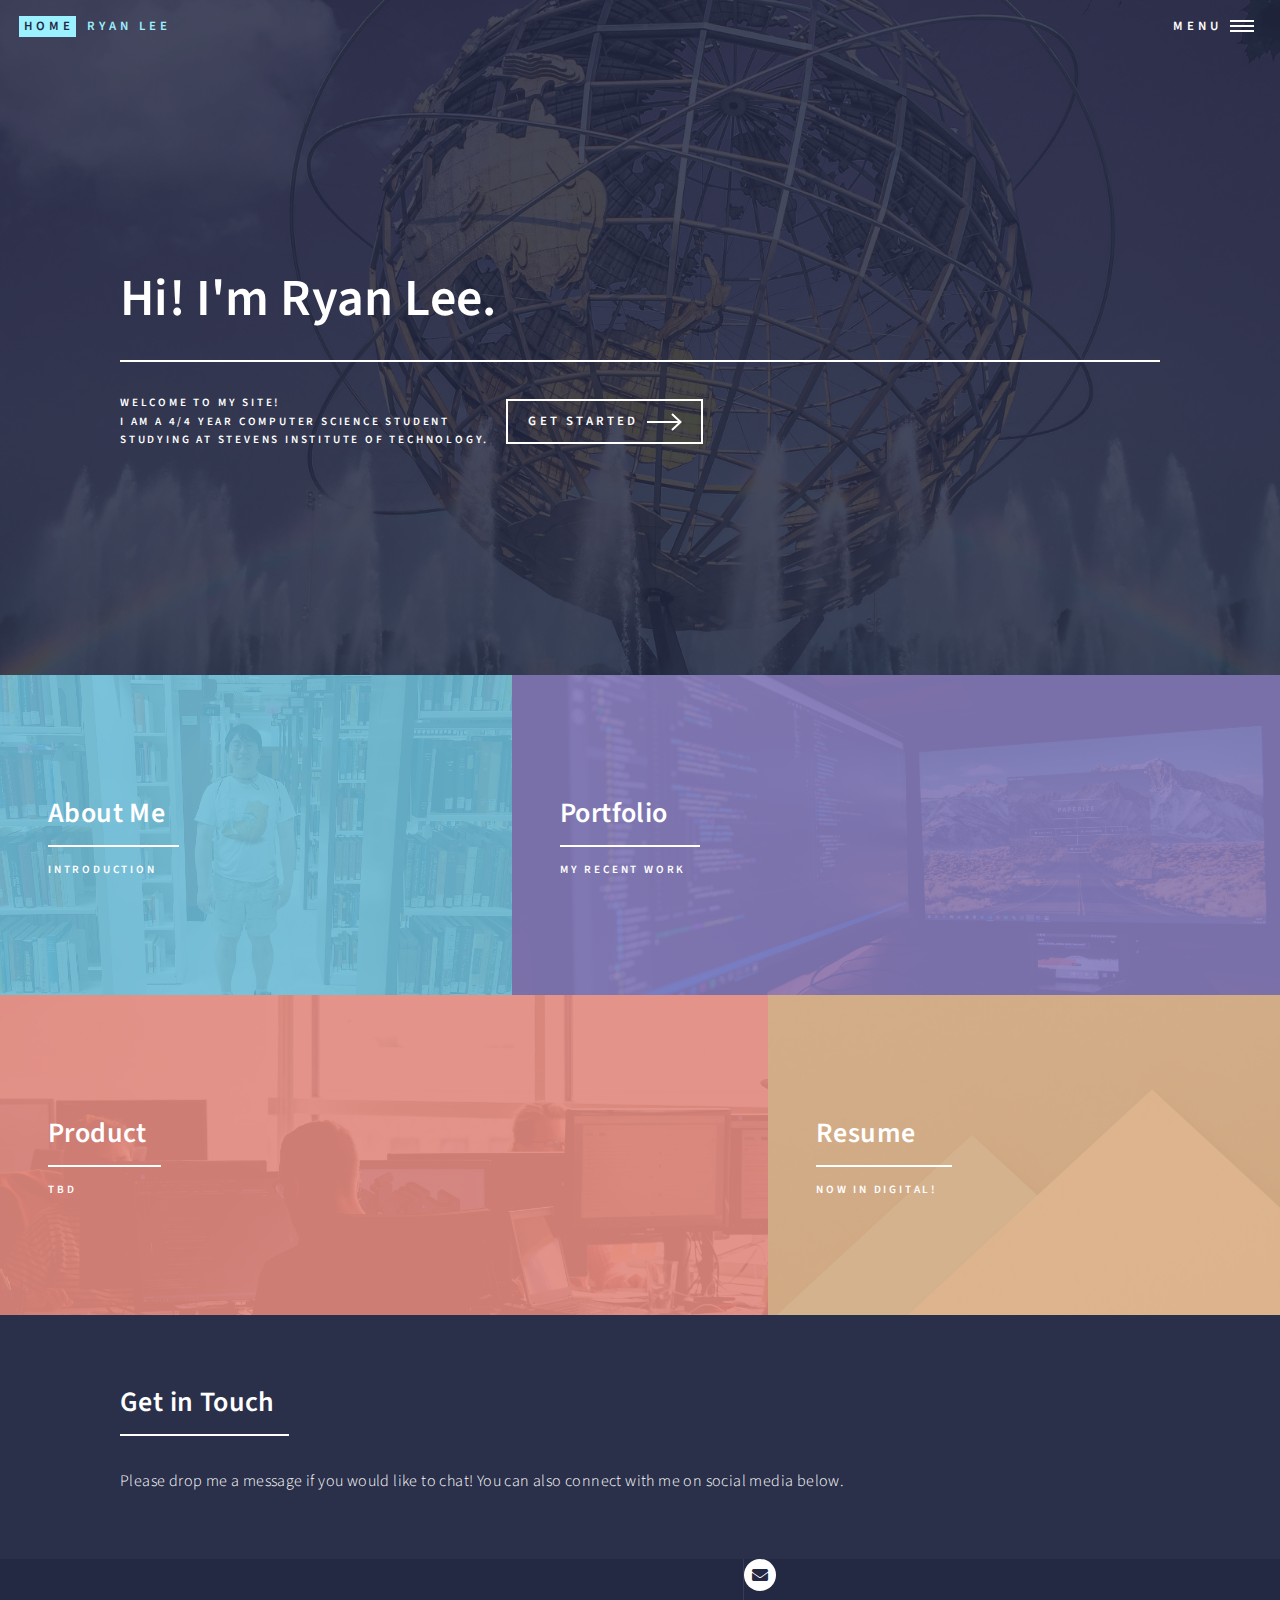
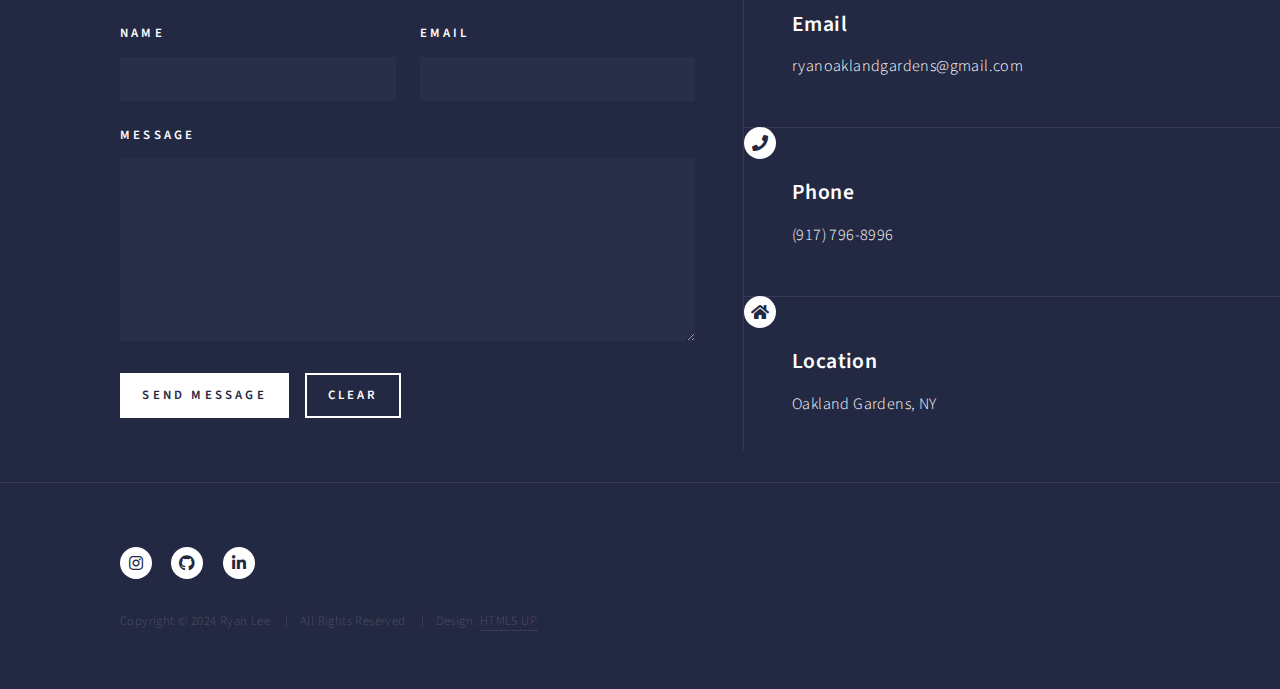
==== commit 88067dd0: "Fixed contact section icon formatting" ====
--- a/index.html
+++ b/index.html
@@ -174,13 +174,11 @@
             <h3>Phone</h3>
             <span>(917) 796-8996</span>
           </div>
-          <section>
-            <div class="contact-method">
-              <span class="icon solid alt fa-home"></span>
-              <h3>Location</h3>
-              <span>Oakland Gardens, NY<br> </span>
-            </div>
-          </section>
+          <div class="contact-method">
+            <span class="icon solid alt fa-home"></span>
+            <h3>Location</h3>
+            <span>Oakland Gardens, NY</span>
+          </div>
         </section>
       </div>
     </section>
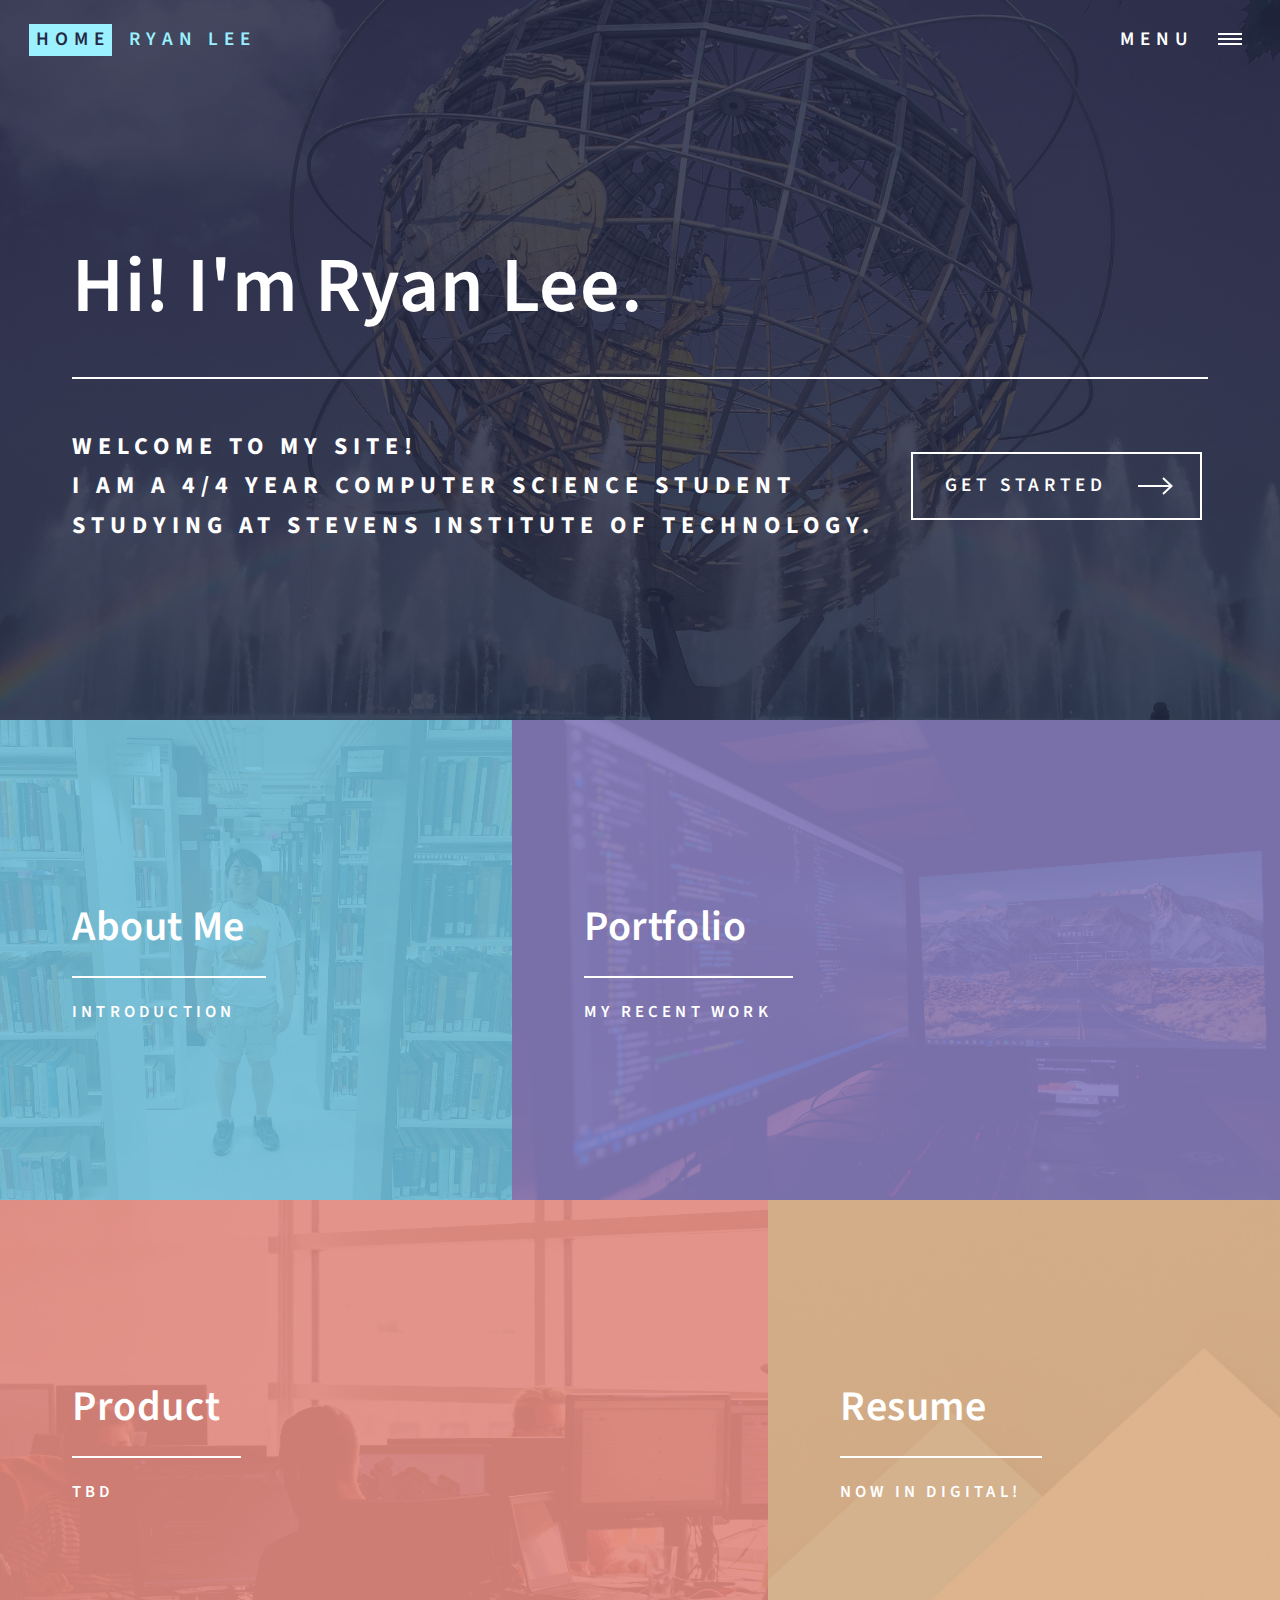
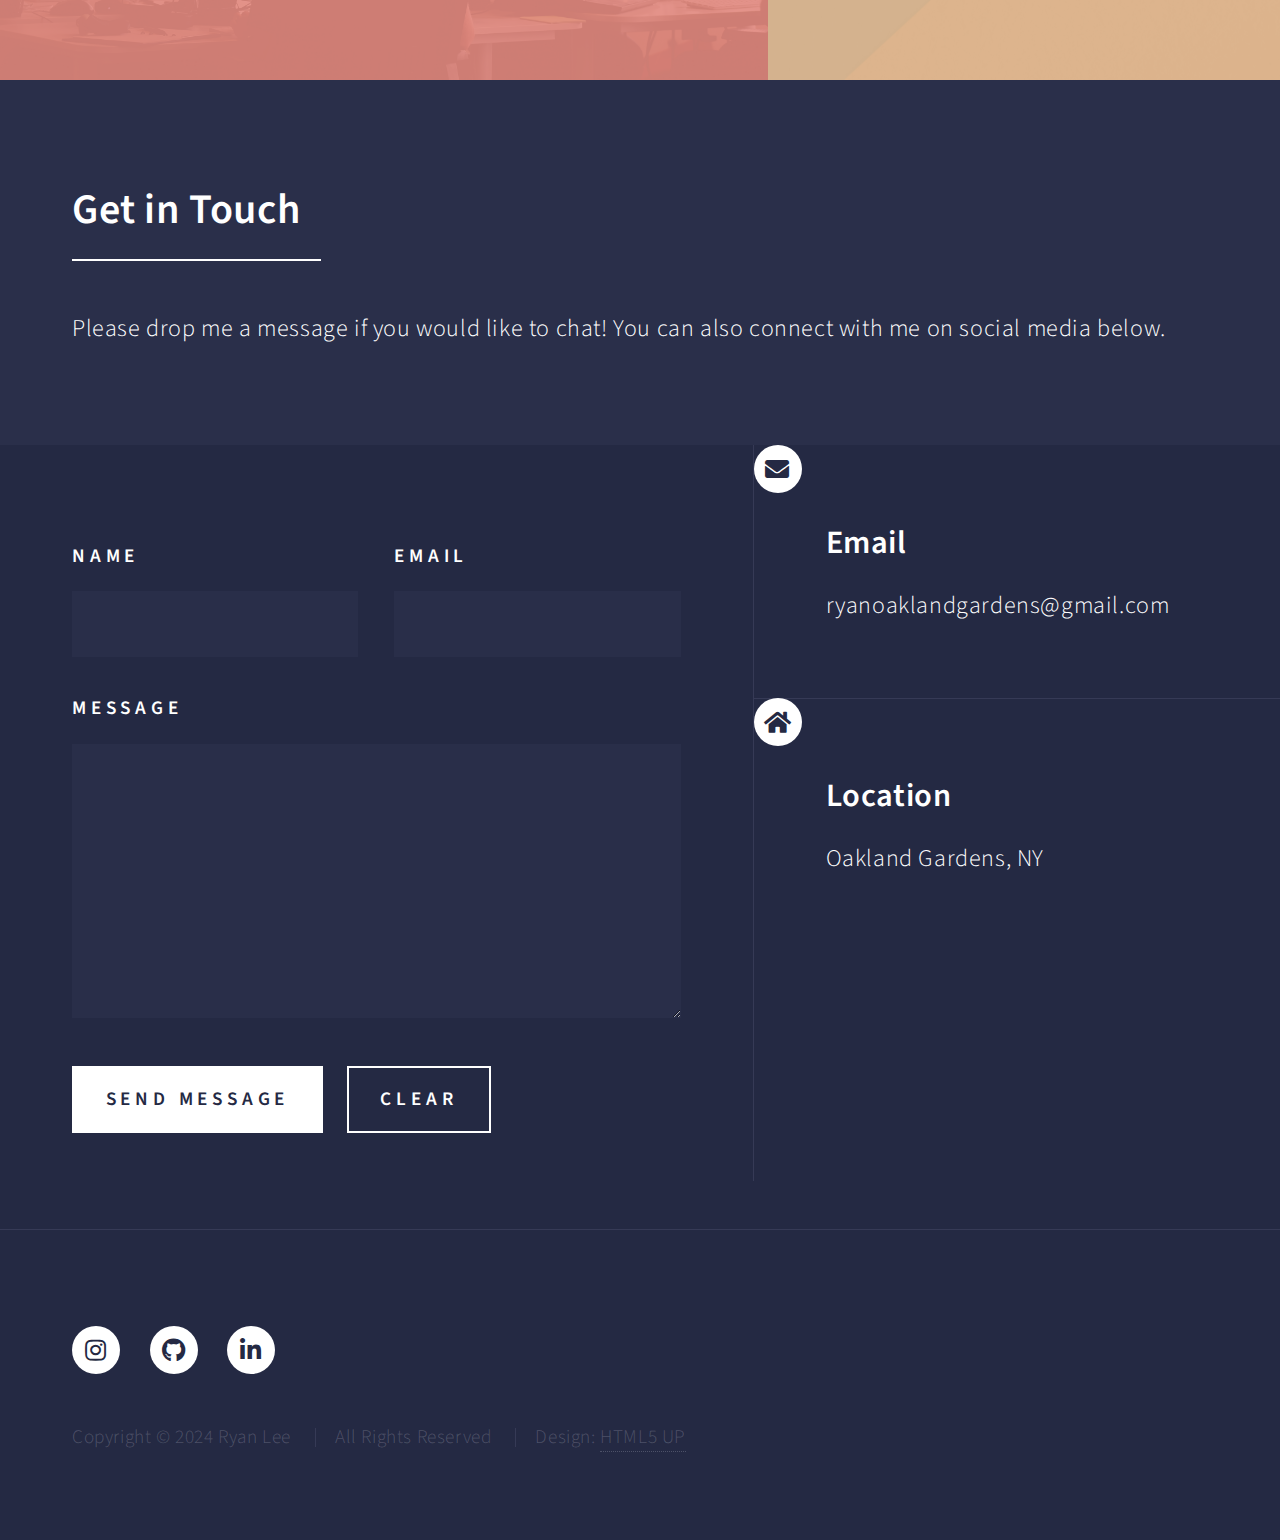
==== commit 606d824d: "changed contact info" ====
--- a/index.html
+++ b/index.html
@@ -7,9 +7,11 @@
 <html lang="en">
 
 <head>
-  <title>Home - Ryan Lee Portfolio Website</title>
+  <title>Ryan Lee - Portfolio Website</title>
   <meta charset="utf-8">
   <meta name="viewport" content="width=device-width, initial-scale=1, user-scalable=no">
+  <meta name="description"
+    content="Ryan Lee, a computer science major in his final year at Stevens Institute of Technology, showcases his projects and skills. Based in Oakland Gardens, NY, explore Ryan's life and journey in technology and innovation.">
   <link rel="stylesheet" href="assets/css/main.css">
   <noscript>
     <link rel="stylesheet" href="assets/css/noscript.css">
@@ -34,6 +36,7 @@
         <li><a href="about.html">About</a></li>
         <li><a href="portfolio.html">Portfolio</a></li>
         <li><a href="product.html">Product</a></li>
+        <li><a href="https://drive.google.com/drive/folders/1j5pTY76qOED7tI0Y2zBhXas00apVHmEx">Resume</a></li>
       </ul>
       <!-- <ul class="actions stacked">
 							<li><a href="#" class="button primary fit">Get Started</a></li>
@@ -170,11 +173,6 @@
             <span>ryanoaklandgardens@gmail.com</span>
           </div>
           <div class="contact-method">
-            <span class="icon solid alt fa-phone"></span>
-            <h3>Phone</h3>
-            <span>(917) 796-8996</span>
-          </div>
-          <div class="contact-method">
             <span class="icon solid alt fa-home"></span>
             <h3>Location</h3>
             <span>Oakland Gardens, NY</span>
--- a/assets/css/main.css
+++ b/assets/css/main.css
@@ -118,7 +118,7 @@
 	body, input, select, textarea {
 		color: #ffffff;
 		font-family: "Source Sans Pro", Helvetica, sans-serif;
-		font-size: 17pt;
+		font-size: 18pt;
 		font-weight: 300;
 		letter-spacing: 0.025em;
 		line-height: 1.65;
@@ -127,7 +127,7 @@
 		@media screen and (max-width: 1680px) {
 
 			body, input, select, textarea {
-				font-size: 14pt;
+				font-size: 18pt;
 			}
 
 		}
@@ -135,7 +135,7 @@
 		@media screen and (max-width: 1280px) {
 
 			body, input, select, textarea {
-				font-size: 12pt;
+				font-size: 18pt;
 			}
 
 		}
@@ -143,7 +143,7 @@
 		@media screen and (max-width: 360px) {
 
 			body, input, select, textarea {
-				font-size: 11pt;
+				font-size: 16pt;
 			}
 
 		}
@@ -2947,7 +2947,7 @@
 				border-radius: 0;
 				display: block;
 				position: relative;
-				width: 30%;
+				/* width: 30%; */
 			}
 
 				.spotlights > section > .image img {
@@ -3013,7 +3013,7 @@
 		@media screen and (max-width: 1680px) {
 
 			.spotlights > section > .image {
-				width: 40%;
+				width: 30%;
 			}
 
 			.spotlights > section > .content {
@@ -3025,7 +3025,7 @@
 		@media screen and (max-width: 1280px) {
 
 			.spotlights > section > .image {
-				width: 45%;
+				width: 40%;
 			}
 
 			.spotlights > section > .content {
@@ -3041,7 +3041,9 @@
 			}
 
 				.spotlights > section > .image {
-					width: 100%;
+					margin-left: auto;
+ 			  	margin-right: auto;
+					width: 50%;
 				}
 
 				.spotlights > section > .content {
@@ -3053,10 +3055,23 @@
 
 		@media screen and (max-width: 736px) {
 
+			.spotlights > section > .image {
+				margin-left: auto;
+ 			  margin-right: auto;
+				width: 70%;
+			}
+
 			.spotlights > section > .content {
 				padding: 3em 1.5em 1em 1.5em ;
 			}
 
+		}
+
+		@media screen and (max-width: 500px) {
+
+			.spotlights > section > .image {
+				width: 100%;
+			}
 		}
 
 /* Header */
@@ -3474,8 +3489,8 @@
 				}
 
 				#banner > .inner .content p {
-					font-size: 0.7em;
-					font-weight: 600;
+					font-size: 1em;
+					font-weight: 700;
 					letter-spacing: 0.25em;
 					text-transform: uppercase;
 				}
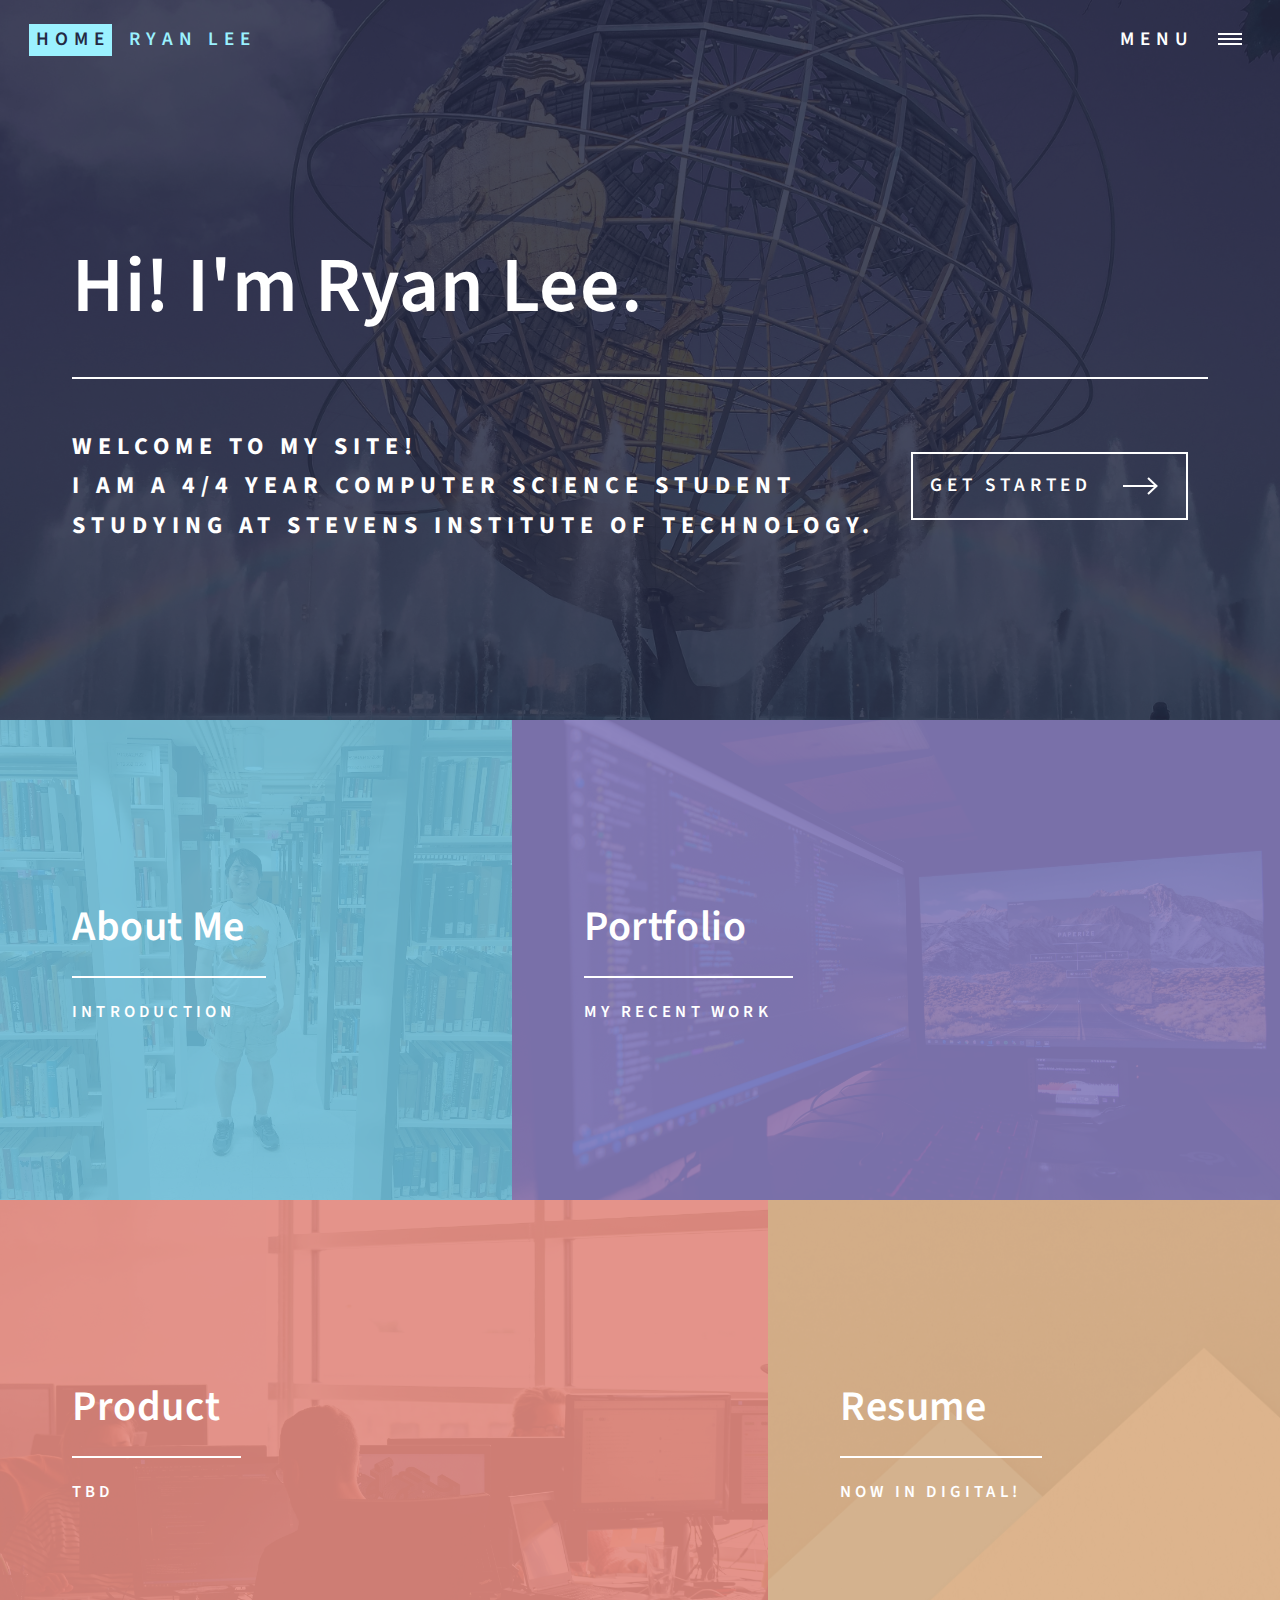
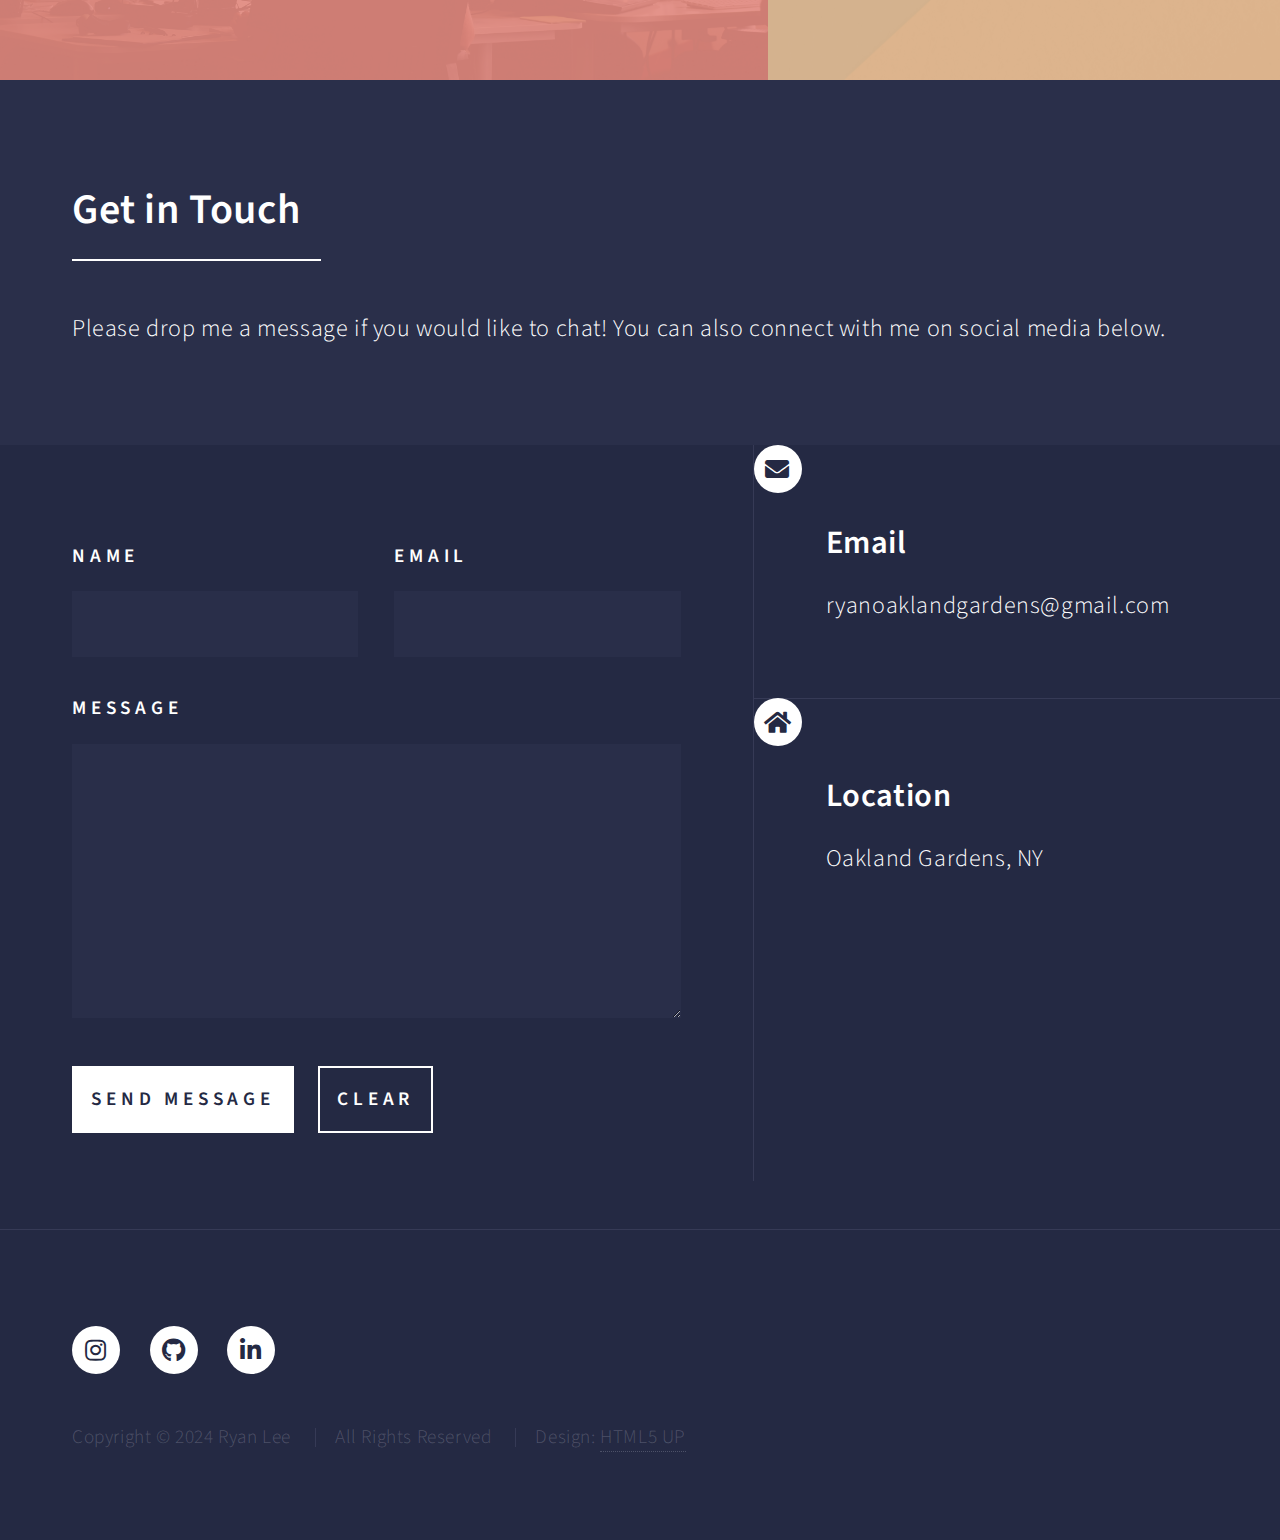
==== commit 91af63e4: "Modified urls of footer" ====
--- a/index.html
+++ b/index.html
@@ -1,222 +1,222 @@
-<!DOCTYPE html>
-<!--
-	Forty by HTML5 UP
-	html5up.net | @ajlkn
-	Free for personal and commercial use under the CCA 3.0 license (html5up.net/license)
--->
-<html lang="en">
-
-<head>
-  <title>Ryan Lee - Portfolio Website</title>
-  <meta charset="utf-8">
-  <meta name="viewport" content="width=device-width, initial-scale=1, user-scalable=no">
-  <meta name="description"
-    content="Ryan Lee, a computer science major in his final year at Stevens Institute of Technology, showcases his projects and skills. Based in Oakland Gardens, NY, explore Ryan's life and journey in technology and innovation.">
-  <link rel="stylesheet" href="assets/css/main.css">
-  <noscript>
-    <link rel="stylesheet" href="assets/css/noscript.css">
-  </noscript>
-</head>
-
-<body class="is-preload">
-  <!-- Wrapper -->
-  <div id="wrapper">
-    <!-- Header -->
-    <header id="header" class="alt">
-      <a href="/" class="logo"><strong>Home</strong> <span>Ryan Lee</span></a>
-      <nav>
-        <a href="#menu">Menu</a>
-      </nav>
-    </header>
-
-    <!-- Menu -->
-    <nav id="menu">
-      <ul class="links">
-        <li><a href="/">Home</a></li>
-        <li><a href="about.html">About</a></li>
-        <li><a href="portfolio.html">Portfolio</a></li>
-        <li><a href="product.html">Product</a></li>
-        <li><a href="https://drive.google.com/drive/folders/1j5pTY76qOED7tI0Y2zBhXas00apVHmEx">Resume</a></li>
-      </ul>
-      <!-- <ul class="actions stacked">
-							<li><a href="#" class="button primary fit">Get Started</a></li>
-							<li><a href="#" class="button fit">Log In</a></li>
-						</ul> -->
-    </nav>
-
-    <!-- Banner -->
-    <section id="banner" class="major">
-      <div class="inner">
-        <header class="major">
-          <h1>Hi! I'm Ryan Lee.</h1>
-        </header>
-        <div class="content">
-          <p>
-            Welcome to my site!<br>
-            I am a 4/4 year computer science student<br>
-            studying at Stevens Institute of Technology.<br>
-          </p>
-          <ul class="actions">
-            <li>
-              <a href="#one" class="button next scrolly">Get Started</a>
-            </li>
-          </ul>
-        </div>
-      </div>
-    </section>
-
-    <!-- Main -->
-    <div id="main">
-      <!-- One -->
-      <section id="one" class="tiles">
-        <article>
-          <span class="image">
-            <img src="images/pic01.jpg" alt="Ryan in a library">
-          </span>
-          <header class="major">
-            <h3><a href="about.html" class="link">About Me</a></h3>
-            <p>Introduction</p>
-          </header>
-        </article>
-        <article>
-          <span class="image">
-            <img src="images/pic02.jpg" alt="Computer screen with coding work">
-          </span>
-          <header class="major">
-            <h3><a href="portfolio.html" class="link">Portfolio</a></h3>
-            <p>My Recent Work</p>
-          </header>
-        </article>
-        <article>
-          <span class="image">
-            <img src="images/pic03.jpg" alt="People working in an office">
-          </span>
-          <header class="major">
-            <h3><a href="product.html" class="link">Product</a></h3>
-            <p>TBD</p>
-          </header>
-        </article>
-        <article>
-          <span class="image">
-            <img src="images/pic04.jpg" alt="Office papers">
-          </span>
-          <header class="major">
-            <h3>
-              <a href="https://drive.google.com/drive/folders/1j5pTY76qOED7tI0Y2zBhXas00apVHmEx" class="link">Resume</a>
-            </h3>
-            <p>Now in digital!</p>
-          </header>
-        </article>
-        <!-- <article>
-									<span class="image">
-										<img src="images/pic05.jpg" alt="">
-									</span>
-									<header class="major">
-										<h3><a href="landing.html" class="link">Consequat</a></h3>
-										<p>Ipsum dolor sit amet</p>
-									</header>
-								</article>
-								<article>
-									<span class="image">
-										<img src="images/pic06.jpg" alt="">
-									</span>
-									<header class="major">
-										<h3><a href="landing.html" class="link">Etiam</a></h3>
-										<p>Feugiat amet tempus</p>
-									</header>
-								</article> -->
-      </section>
-
-      <!-- Two -->
-      <section id="two">
-        <div class="inner">
-          <header class="major">
-            <h2>Get in Touch</h2>
-          </header>
-          <p>
-            Please drop me a message if you would like to chat! You can also
-            connect with me on social media below.
-          </p>
-        </div>
-      </section>
-    </div>
-
-    <!-- Contact -->
-    <section id="contact">
-      <div class="inner">
-        <form action="https://formsubmit.co/b7f000260506e96ac8b4eff407ce720f" method="POST">
-          <div class="fields">
-            <div class="field half">
-              <label for="name">Name</label>
-              <input type="text" name="name" id="name" required>
-            </div>
-            <div class="field half">
-              <label for="email">Email</label>
-              <input type="text" name="email" id="email" required>
-            </div>
-            <div class="field">
-              <label for="message">Message</label>
-              <textarea name="message" id="message" rows="6" required></textarea>
-            </div>
-          </div>
-          <ul class="actions">
-            <li>
-              <input type="submit" value="Send Message" class="primary">
-            </li>
-            <li><input type="reset" value="Clear"></li>
-          </ul>
-        </form>
-        <section class="split">
-          <div class="contact-method">
-            <span class="icon solid alt fa-envelope"></span>
-            <h3>Email</h3>
-            <span>ryanoaklandgardens@gmail.com</span>
-          </div>
-          <div class="contact-method">
-            <span class="icon solid alt fa-home"></span>
-            <h3>Location</h3>
-            <span>Oakland Gardens, NY</span>
-          </div>
-        </section>
-      </div>
-    </section>
-
-    <!-- Footer -->
-    <footer id="footer">
-      <div class="inner">
-        <ul class="icons">
-          <!-- <li><a href="#" class="icon brands alt fa-twitter"><span class="label">Twitter</span></a></li>
-								<li><a href="#" class="icon brands alt fa-facebook-f"><span class="label">Facebook</span></a></li> -->
-          <li>
-            <a href="https://www.instagram.com/orcionsky" class="icon brands alt fa-instagram"><span
-                class="label">Instagram</span></a>
-          </li>
-          <li>
-            <a href="https://github.com/Ryantron" class="icon brands alt fa-github"><span
-                class="label">GitHub</span></a>
-          </li>
-          <li>
-            <a href="https://www.linkedin.com/in/ryanleecs/" class="icon brands alt fa-linkedin-in"><span
-                class="label">LinkedIn</span></a>
-          </li>
-        </ul>
-        <ul class="copyright">
-          <li>Copyright &copy; 2024 Ryan Lee</li>
-          <li>All Rights Reserved</li>
-          <li>Design: <a href="https://html5up.net">HTML5 UP</a></li>
-        </ul>
-      </div>
-    </footer>
-  </div>
-
-  <!-- Scripts -->
-  <script src="assets/js/jquery.min.js"></script>
-  <script src="assets/js/jquery.scrolly.min.js"></script>
-  <script src="assets/js/jquery.scrollex.min.js"></script>
-  <script src="assets/js/browser.min.js"></script>
-  <script src="assets/js/breakpoints.min.js"></script>
-  <script src="assets/js/util.js"></script>
-  <script src="assets/js/main.js"></script>
-</body>
-
+<!DOCTYPE html>
+<!--
+	Forty by HTML5 UP
+	html5up.net | @ajlkn
+	Free for personal and commercial use under the CCA 3.0 license (html5up.net/license)
+-->
+<html lang="en">
+
+<head>
+  <title>Ryan Lee - Portfolio Website</title>
+  <meta charset="utf-8">
+  <meta name="viewport" content="width=device-width, initial-scale=1, user-scalable=no">
+  <meta name="description"
+    content="Ryan Lee, a computer science major in his final year at Stevens Institute of Technology, showcases his projects and skills. Based in Oakland Gardens, NY, explore Ryan's life and journey in technology and innovation.">
+  <link rel="stylesheet" href="assets/css/main.css">
+  <noscript>
+    <link rel="stylesheet" href="assets/css/noscript.css">
+  </noscript>
+</head>
+
+<body class="is-preload">
+  <!-- Wrapper -->
+  <div id="wrapper">
+    <!-- Header -->
+    <header id="header" class="alt">
+      <a href="/" class="logo"><strong>Home</strong> <span>Ryan Lee</span></a>
+      <nav>
+        <a href="#menu">Menu</a>
+      </nav>
+    </header>
+
+    <!-- Menu -->
+    <nav id="menu">
+      <ul class="links">
+        <li><a href="/">Home</a></li>
+        <li><a href="about.html">About</a></li>
+        <li><a href="portfolio.html">Portfolio</a></li>
+        <li><a href="product.html">Product</a></li>
+        <li><a href="https://drive.google.com/drive/folders/1j5pTY76qOED7tI0Y2zBhXas00apVHmEx">Resume</a></li>
+      </ul>
+      <!-- <ul class="actions stacked">
+							<li><a href="#" class="button primary fit">Get Started</a></li>
+							<li><a href="#" class="button fit">Log In</a></li>
+						</ul> -->
+    </nav>
+
+    <!-- Banner -->
+    <section id="banner" class="major">
+      <div class="inner">
+        <header class="major">
+          <h1>Hi! I'm Ryan Lee.</h1>
+        </header>
+        <div class="content">
+          <p>
+            Welcome to my site!<br>
+            I am a 4/4 year computer science student<br>
+            studying at Stevens Institute of Technology.<br>
+          </p>
+          <ul class="actions">
+            <li>
+              <a href="#one" class="button next scrolly">Get Started</a>
+            </li>
+          </ul>
+        </div>
+      </div>
+    </section>
+
+    <!-- Main -->
+    <div id="main">
+      <!-- One -->
+      <section id="one" class="tiles">
+        <article>
+          <span class="image">
+            <img src="images/pic01.jpg" alt="Ryan in a library">
+          </span>
+          <header class="major">
+            <h3><a href="about.html" class="link">About Me</a></h3>
+            <p>Introduction</p>
+          </header>
+        </article>
+        <article>
+          <span class="image">
+            <img src="images/pic02.jpg" alt="Computer screen with coding work">
+          </span>
+          <header class="major">
+            <h3><a href="portfolio.html" class="link">Portfolio</a></h3>
+            <p>My Recent Work</p>
+          </header>
+        </article>
+        <article>
+          <span class="image">
+            <img src="images/pic03.jpg" alt="People working in an office">
+          </span>
+          <header class="major">
+            <h3><a href="product.html" class="link">Product</a></h3>
+            <p>TBD</p>
+          </header>
+        </article>
+        <article>
+          <span class="image">
+            <img src="images/pic04.jpg" alt="Office papers">
+          </span>
+          <header class="major">
+            <h3>
+              <a href="https://drive.google.com/drive/folders/1j5pTY76qOED7tI0Y2zBhXas00apVHmEx" class="link">Resume</a>
+            </h3>
+            <p>Now in digital!</p>
+          </header>
+        </article>
+        <!-- <article>
+									<span class="image">
+										<img src="images/pic05.jpg" alt="">
+									</span>
+									<header class="major">
+										<h3><a href="landing.html" class="link">Consequat</a></h3>
+										<p>Ipsum dolor sit amet</p>
+									</header>
+								</article>
+								<article>
+									<span class="image">
+										<img src="images/pic06.jpg" alt="">
+									</span>
+									<header class="major">
+										<h3><a href="landing.html" class="link">Etiam</a></h3>
+										<p>Feugiat amet tempus</p>
+									</header>
+								</article> -->
+      </section>
+
+      <!-- Two -->
+      <section id="two">
+        <div class="inner">
+          <header class="major">
+            <h2>Get in Touch</h2>
+          </header>
+          <p>
+            Please drop me a message if you would like to chat! You can also
+            connect with me on social media below.
+          </p>
+        </div>
+      </section>
+    </div>
+
+    <!-- Contact -->
+    <section id="contact">
+      <div class="inner">
+        <form action="https://formsubmit.co/b7f000260506e96ac8b4eff407ce720f" method="POST">
+          <div class="fields">
+            <div class="field half">
+              <label for="name">Name</label>
+              <input type="text" name="name" id="name" required>
+            </div>
+            <div class="field half">
+              <label for="email">Email</label>
+              <input type="text" name="email" id="email" required>
+            </div>
+            <div class="field">
+              <label for="message">Message</label>
+              <textarea name="message" id="message" rows="6" required></textarea>
+            </div>
+          </div>
+          <ul class="actions">
+            <li>
+              <input type="submit" value="Send Message" class="primary">
+            </li>
+            <li><input type="reset" value="Clear"></li>
+          </ul>
+        </form>
+        <section class="split">
+          <div class="contact-method">
+            <span class="icon solid alt fa-envelope"></span>
+            <h3>Email</h3>
+            <span>ryanoaklandgardens@gmail.com</span>
+          </div>
+          <div class="contact-method">
+            <span class="icon solid alt fa-home"></span>
+            <h3>Location</h3>
+            <span>Oakland Gardens, NY</span>
+          </div>
+        </section>
+      </div>
+    </section>
+
+    <!-- Footer -->
+    <footer id="footer">
+      <div class="inner">
+        <ul class="icons">
+          <!-- <li><a href="#" class="icon brands alt fa-twitter"><span class="label">Twitter</span></a></li>
+								<li><a href="#" class="icon brands alt fa-facebook-f"><span class="label">Facebook</span></a></li> -->
+          <li>
+            <a href="https://www.instagram.com/noscros/" class="icon brands alt fa-instagram"><span
+                class="label">Instagram</span></a>
+          </li>
+          <li>
+            <a href="https://github.com/Ryantron/" class="icon brands alt fa-github"><span
+                class="label">GitHub</span></a>
+          </li>
+          <li>
+            <a href="https://www.linkedin.com/in/ryanleecs/" class="icon brands alt fa-linkedin-in"><span
+                class="label">LinkedIn</span></a>
+          </li>
+        </ul>
+        <ul class="copyright">
+          <li>Copyright &copy; 2024 Ryan Lee</li>
+          <li>All Rights Reserved</li>
+          <li>Design: <a href="https://html5up.net">HTML5 UP</a></li>
+        </ul>
+      </div>
+    </footer>
+  </div>
+
+  <!-- Scripts -->
+  <script src="assets/js/jquery.min.js"></script>
+  <script src="assets/js/jquery.scrolly.min.js"></script>
+  <script src="assets/js/jquery.scrollex.min.js"></script>
+  <script src="assets/js/browser.min.js"></script>
+  <script src="assets/js/breakpoints.min.js"></script>
+  <script src="assets/js/util.js"></script>
+  <script src="assets/js/main.js"></script>
+</body>
+
 </html>--- a/assets/css/main.css
+++ b/assets/css/main.css
@@ -6,6 +6,46 @@
 	html5up.net | @ajlkn
 	Free for personal and commercial use under the CCA 3.0 license (html5up.net/license)
 */
+
+.media-container {
+	display: flex;
+	justify-content: center;
+	align-items: flex-start;
+	gap: 20px;
+	margin-bottom: 20px;
+	flex-wrap: wrap;
+}
+
+.media-container iframe {
+	width: 500px;
+	height: 400px;
+}
+
+@media screen and (max-width: 768px) {
+	.media-container {
+		flex-direction: column;
+		align-items: center;
+	}
+
+	.media-container iframe {
+		width: 100%;
+		height: auto;
+		max-width: 500px;
+		aspect-ratio: 5 / 4;
+	}
+}
+
+@media screen and (max-width: 440px) {
+	.media-container iframe {
+		width: 100%;
+		height: auto;
+		aspect-ratio: 1.5 / 1; /* Adjusts aspect ratio for smaller screens */
+	}
+
+	.media-container {
+		gap: 10px; /* Reduce the gap for smaller screens */
+	}
+}
 
 html, body, div, span, applet, object,
 iframe, h1, h2, h3, h4, h5, h6, p, blockquote,
@@ -140,10 +180,10 @@
 
 		}
 
-		@media screen and (max-width: 360px) {
+		@media screen and (max-width: 400px) {
 
 			body, input, select, textarea {
-				font-size: 16pt;
+				font-size: 14pt;
 			}
 
 		}
@@ -2525,7 +2565,7 @@
 		height: 3.5em;
 		letter-spacing: 0.25em;
 		line-height: 3.5em;
-		padding: 0 1.75em;
+		padding: 0 1em;
 		text-align: center;
 		text-decoration: none;
 		text-transform: uppercase;
